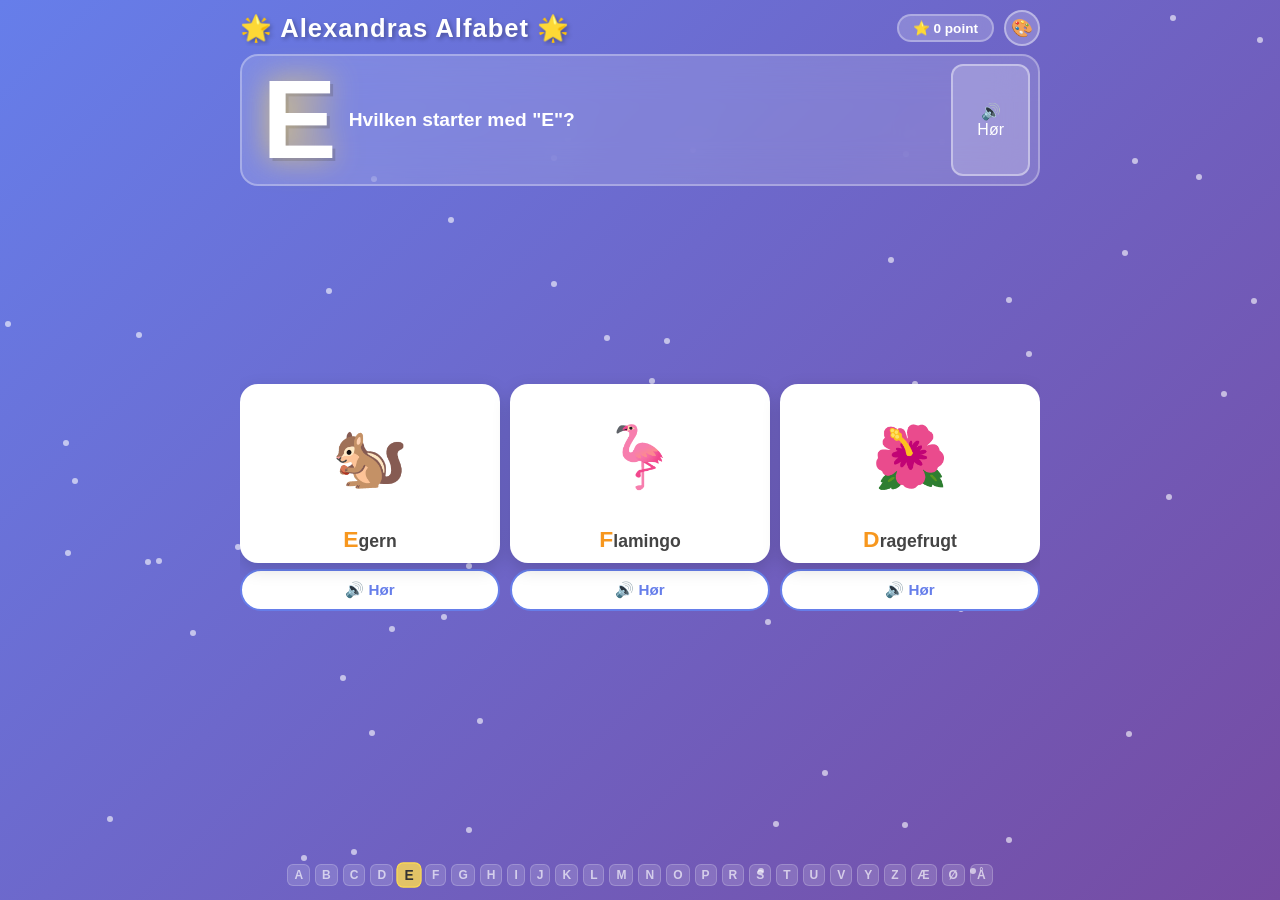
==== index.html @ 7e15c709 "Replace theme dots in header with a popup triggered by a palette button Avoids overflow/clipping on " ====
<!DOCTYPE html>
<html lang="da">
<head>
  <meta charset="UTF-8">
  <meta name="viewport" content="width=device-width, initial-scale=1.0">
  <title>Alexandras Alfabet Eventyr 🌟</title>
  <style>
    * { box-sizing: border-box; margin: 0; padding: 0; }

    :root {
      --grad-a: #667eea;
      --grad-b: #764ba2;
    }

    body {
      font-family: 'Segoe UI', Tahoma, Geneva, Verdana, sans-serif;
      background: linear-gradient(135deg, var(--grad-a) 0%, var(--grad-b) 100%);
      height: 100dvh;
      display: flex;
      flex-direction: column;
      align-items: center;
      padding: 10px 16px;
      transition: background 0.4s ease;
    }

    .stars {
      position: fixed;
      top: 0; left: 0;
      width: 100%; height: 100%;
      pointer-events: none;
      z-index: 0;
    }

    .star {
      position: absolute;
      width: 6px; height: 6px;
      background: white;
      border-radius: 50%;
      animation: twinkle 2s infinite alternate;
      opacity: 0.6;
    }

    @keyframes twinkle {
      from { opacity: 0.2; transform: scale(0.8); }
      to   { opacity: 0.9; transform: scale(1.2); }
    }

    .container {
      position: relative;
      z-index: 1;
      width: 100%;
      max-width: 800px;
      height: 100%;
      display: flex;
      flex-direction: column;
      gap: 8px;
      overflow: hidden;
    }

    header {
      display: flex;
      align-items: center;
      justify-content: space-between;
      flex-shrink: 0;
      gap: 8px;
      width: 100%;
      overflow: hidden;
    }

    header h1 {
      font-size: clamp(1rem, 3.5vw, 1.6rem);
      color: #fff;
      text-shadow: 2px 2px 4px rgba(0,0,0,0.3);
      letter-spacing: 1px;
      white-space: nowrap;
    }

    .score-bar {
      display: flex;
      gap: 8px;
      flex-shrink: 0;
    }

    .score-chip {
      background: rgba(255,255,255,0.2);
      border-radius: 50px;
      padding: 4px 14px;
      color: white;
      font-size: 0.85rem;
      font-weight: bold;
      backdrop-filter: blur(10px);
      border: 2px solid rgba(255,255,255,0.3);
      white-space: nowrap;
    }

    .question-card {
      background: rgba(255,255,255,0.15);
      backdrop-filter: blur(20px);
      border-radius: 18px;
      border: 2px solid rgba(255,255,255,0.3);
      padding: 8px 8px 8px 20px;
      flex-shrink: 0;
      display: flex;
      align-items: stretch;
      gap: 12px;
    }

    .question-label {
      display: none;
    }

    .letter-display {
      font-size: clamp(4.5rem, 13vw, 7rem);
      font-weight: 900;
      color: #fff;
      text-shadow: 0 0 30px rgba(255,220,80,0.8), 3px 3px 0 rgba(0,0,0,0.15);
      line-height: 1;
      cursor: pointer;
      transition: transform 0.15s;
      user-select: none;
      display: inline-block;
      flex-shrink: 0;
    }

    .letter-display:hover { transform: scale(1.08); }
    .letter-display:active { transform: scale(0.95); }

    .question-right {
      flex: 1;
      display: flex;
      align-items: center;
    }

    .question-text {
      color: white;
      font-size: clamp(0.9rem, 2.5vw, 1.2rem);
      font-weight: 600;
    }

    .hint-btn {
      background: rgba(255,255,255,0.2);
      border: 2px solid rgba(255,255,255,0.4);
      border-radius: 12px;
      color: white;
      padding: 0 24px;
      font-size: 1rem;
      cursor: pointer;
      transition: background 0.2s;
      display: flex;
      flex-direction: column;
      align-items: center;
      justify-content: center;
      gap: 4px;
      align-self: stretch;
      white-space: nowrap;
      flex-shrink: 0;
      min-width: 72px;
    }

    .hint-btn:hover { background: rgba(255,255,255,0.35); }

    .choices {
      display: grid;
      grid-template-columns: repeat(3, 1fr);
      gap: 10px;
      flex: 1;
      min-height: 0;
      align-content: center;
    }

    /* Always keep 3 columns — never stack on mobile */
    @media (max-width: 480px) {
      header h1      { font-size: 1rem; }
      .question-card { gap: 8px; padding: 6px 12px; }
      .letter-display { font-size: 4rem; }
      .question-text { font-size: 0.85rem; }
      .hint-btn      { font-size: 0.8rem; padding: 0 12px; }
      .choice-wrapper { gap: 4px; }
      .choice-btn    { gap: 6px; padding: 12px 6px 8px; border-radius: 14px; }
      .choice-emoji  { font-size: 2.2rem; }
      .choice-name   { font-size: 0.8rem; }
      .choice-type   { display: none; }
      .sound-btn     { font-size: 0.85rem; min-width: 70px; min-height: 38px; padding: 7px 14px; }
      .feedback-msg  { font-size: 0.9rem; }
      .next-btn      { font-size: 0.85rem; padding: 6px 16px; }
    }

    .choice-btn {
      background: white;
      border: none;
      border-radius: 18px;
      padding: 14px 8px 10px;
      cursor: pointer;
      transition: transform 0.15s, box-shadow 0.15s, background 0.2s;
      box-shadow: 0 6px 18px rgba(0,0,0,0.15);
      display: flex;
      flex-direction: column;
      align-items: center;
      justify-content: center;
      gap: 8px;
      position: relative;
      overflow: hidden;
      width: 100%;
    }

    .choice-btn:not(:disabled):hover {
      transform: translateY(-6px) scale(1.03);
      box-shadow: 0 16px 32px rgba(0,0,0,0.2);
    }

    .choice-btn:not(:disabled):active { transform: scale(0.96); }

    .choice-wrapper {
      display: flex;
      flex-direction: column;
      gap: 6px;
    }

    .choice-wrapper.correct .choice-btn {
      background: linear-gradient(135deg, #56ab2f, #a8e063);
      animation: pop 0.4s ease;
    }

    .choice-wrapper.wrong .choice-btn {
      background: linear-gradient(135deg, #ff6b6b, #ffa07a);
      animation: shake 0.4s ease;
    }

    .choice-btn:disabled { pointer-events: none; }

    @keyframes pop {
      0%   { transform: scale(1); }
      40%  { transform: scale(1.2); }
      100% { transform: scale(1); }
    }

    @keyframes shake {
      0%,100% { transform: translateX(0); }
      20%     { transform: translateX(-8px); }
      40%     { transform: translateX(8px); }
      60%     { transform: translateX(-6px); }
      80%     { transform: translateX(6px); }
    }

    .choice-name {
      font-size: clamp(0.8rem, 2vw, 1.1rem);
      font-weight: 700;
      color: #444;
    }

    .choice-type {
      font-size: 0.65rem;
      color: #999;
      text-transform: uppercase;
      letter-spacing: 1px;
    }

    .sound-btn {
      background: #fff;
      border: 2px solid #667eea;
      border-radius: 50px;
      padding: 9px 18px;
      font-size: 0.95rem;
      color: #667eea;
      font-weight: 700;
      cursor: pointer;
      transition: background 0.2s, border-color 0.2s;
      min-width: 84px;
      min-height: 42px;
      display: flex;
      align-items: center;
      justify-content: center;
      gap: 5px;
    }

    .sound-btn:active { background: rgba(102,126,234,0.12); }

    .choice-wrapper.correct .sound-btn { color: #2d6a0f; border-color: #56ab2f; }
    .choice-wrapper.wrong   .sound-btn { color: #7a1a1a; border-color: #ff6b6b; }

    .first-letter {
      color: #f7971e;
      font-size: 1.3em;
      font-weight: 900;
    }

    .choice-media {
      width: min(120px, 78%);
      aspect-ratio: 1;
      display: flex;
      align-items: center;
      justify-content: center;
      flex-shrink: 0;
      border-radius: 14px;
    }

    .choice-media.loading {
      background: rgba(0,0,0,0.07);
      animation: pulse 1.2s ease-in-out infinite;
    }

    @keyframes pulse {
      0%, 100% { opacity: 0.4; }
      50%      { opacity: 0.9; }
    }

    .choice-img {
      width: 100%;
      height: 100%;
      object-fit: cover;
      border-radius: 14px;
    }

    .choice-emoji {
      font-size: clamp(2.2rem, 8vw, 3.8rem);
      line-height: 1;
    }

    .theme-toggle-btn {
      background: rgba(255,255,255,0.2);
      border: 2px solid rgba(255,255,255,0.4);
      border-radius: 50%;
      width: 36px;
      height: 36px;
      font-size: 1.1rem;
      cursor: pointer;
      display: flex;
      align-items: center;
      justify-content: center;
      flex-shrink: 0;
      position: relative;
      transition: background 0.2s;
    }

    .theme-toggle-btn:hover { background: rgba(255,255,255,0.35); }

    .theme-popup {
      display: none;
      position: absolute;
      top: calc(100% + 8px);
      right: 0;
      background: rgba(30,20,60,0.92);
      backdrop-filter: blur(16px);
      border: 2px solid rgba(255,255,255,0.25);
      border-radius: 16px;
      padding: 12px 14px;
      gap: 10px;
      flex-wrap: wrap;
      z-index: 100;
      width: max-content;
    }

    .theme-popup.open { display: flex; }

    .theme-dot {
      width: 26px;
      height: 26px;
      border-radius: 50%;
      border: 3px solid transparent;
      cursor: pointer;
      transition: transform 0.15s, border-color 0.15s;
      flex-shrink: 0;
    }

    .theme-dot:hover   { transform: scale(1.2); }
    .theme-dot.active  { border-color: white; transform: scale(1.15); }

    .alphabet-strip {
      display: flex;
      flex-wrap: wrap;
      justify-content: center;
      gap: 5px;
      flex-shrink: 0;
      padding: 4px 2px;
    }

    .alpha-chip {
      background: rgba(255,255,255,0.15);
      color: rgba(255,255,255,0.65);
      border-radius: 6px;
      padding: 3px 6px;
      font-size: 0.75rem;
      font-weight: bold;
      border: 1px solid rgba(255,255,255,0.2);
    }

    .alpha-chip.done {
      background: rgba(100,220,100,0.4);
      color: white;
      border-color: rgba(100,220,100,0.6);
    }

    .alpha-chip.current {
      background: rgba(255,220,80,0.8);
      color: #333;
      border-color: rgba(255,220,80,1);
      transform: scale(1.15);
    }

    @media (max-width: 480px) {
.alpha-chip { font-size: 0.65rem; padding: 2px 5px; }
    }

    .feedback {
      text-align: center;
      min-height: 44px;
      flex-shrink: 0;
      display: flex;
      align-items: center;
      justify-content: center;
    }

    .feedback-msg {
      font-size: clamp(1rem, 3vw, 1.4rem);
      font-weight: 800;
      color: white;
      text-shadow: 2px 2px 4px rgba(0,0,0,0.2);
      animation: fadeIn 0.3s ease;
    }

    @keyframes fadeIn {
      from { opacity: 0; transform: translateY(10px); }
      to   { opacity: 1; transform: translateY(0); }
    }

    .next-btn {
      display: inline-block;
      margin-left: 12px;
      background: linear-gradient(135deg, #f7971e, #ffd200);
      border: none;
      border-radius: 50px;
      color: #333;
      font-size: 1rem;
      font-weight: 800;
      padding: 8px 24px;
      cursor: pointer;
      box-shadow: 0 4px 14px rgba(255,180,0,0.4);
      transition: transform 0.15s, box-shadow 0.15s;
      letter-spacing: 1px;
      vertical-align: middle;
    }

    .next-btn:hover {
      transform: translateY(-3px);
      box-shadow: 0 10px 28px rgba(255,180,0,0.5);
    }

    .confetti-container {
      position: fixed;
      top: 0; left: 0;
      width: 100%; height: 100%;
      pointer-events: none;
      z-index: 999;
    }

    .confetti-piece {
      position: absolute;
      width: 12px; height: 12px;
      border-radius: 2px;
      animation: confettiFall linear forwards;
    }

    @keyframes confettiFall {
      0%   { top: -20px; opacity: 1; }
      100% { top: 105vh; opacity: 0.3; }
    }

  </style>
</head>
<body>

<div class="stars" id="stars"></div>
<div class="confetti-container" id="confetti"></div>

<div class="container">
  <header>
    <h1>🌟 Alexandras Alfabet 🌟</h1>
    <div style="display:flex;align-items:center;gap:10px;flex-shrink:0;">
      <div class="score-bar">
        <div class="score-chip">⭐ <span id="score">0</span> point</div>
      </div>
      <div style="position:relative;">
        <button class="theme-toggle-btn" id="themeToggle" title="Vælg farvetema">🎨</button>
        <div class="theme-popup" id="themePicker"></div>
      </div>
    </div>
  </header>

  <div class="question-card">
    <div class="letter-display" id="letterDisplay" title="Tryk for at høre bogstavet">A</div>
    <div class="question-right">
      <div class="question-text" id="questionText">Hvilken starter med "A"?</div>
    </div>
    <button class="hint-btn" id="hintBtn" onclick="playLetter()">🔊<br>Hør</button>
  </div>

  <div class="choices" id="choices"></div>

  <div class="feedback" id="feedback"></div>
  <div class="alphabet-strip" id="alphabetStrip"></div>
</div>

<script>
  const ITEMS = [
    // A
    { name: "Ananas",      emoji: "🍍", wiki: "Pineapple",         letter: "A", type: "frugt" },
    { name: "Abe",         emoji: "🐒", wiki: "Monkey",            letter: "A", type: "dyr"   },
    { name: "Alligator",   emoji: "🐊", wiki: "Alligator",         letter: "A", type: "dyr"   },
    // B
    { name: "Banan",       emoji: "🍌", wiki: "Banana",            letter: "B", type: "frugt" },
    { name: "Bjørn",       emoji: "🐻", wiki: "Brown bear",        letter: "B", type: "dyr"   },
    { name: "Bæver",       emoji: "🦫", wiki: "Beaver",            letter: "B", type: "dyr"   },
    // C
    { name: "Citron",      emoji: "🍋", wiki: "Lemon",             letter: "C", type: "frugt" },
    { name: "Kakadu",      emoji: "🦜", wiki: "Cockatoo",          letter: "C", type: "dyr"   },
    // D
    { name: "Dragefrugt",  emoji: "🌺", wiki: "Pitaya",            letter: "D", type: "frugt" },
    { name: "Due",         emoji: "🕊️", wiki: "Rock dove",         letter: "D", type: "dyr"   },
    { name: "Delfin",      emoji: "🐬", wiki: "Dolphin",           letter: "D", type: "dyr"   },
    // E
    { name: "Elefant",     emoji: "🐘", wiki: "Asian elephant",    letter: "E", type: "dyr"   },
    { name: "Egern",       emoji: "🐿️", wiki: "Squirrel",          letter: "E", type: "dyr"   },
    // F
    { name: "Fersken",     emoji: "🍑", wiki: "Peach",             letter: "F", type: "frugt" },
    { name: "Flamingo",    emoji: "🦩", wiki: "Flamingo",          letter: "F", type: "dyr"   },
    { name: "Frø",         emoji: "🐸", wiki: "Frog",              letter: "F", type: "dyr"   },
    // G
    { name: "Guava",       emoji: "🍈", wiki: "Guava",             letter: "G", type: "frugt" },
    { name: "Gepard",      emoji: "🐆", wiki: "Cheetah",           letter: "G", type: "dyr"   },
    { name: "Gorilla",     emoji: "🦍", wiki: "Gorilla",           letter: "G", type: "dyr"   },
    { name: "Giraf",       emoji: "🦒", wiki: "Giraffe",           letter: "G", type: "dyr"   },
    // H
    { name: "Haj",         emoji: "🦈", wiki: "Shark",             letter: "H", type: "dyr"   },
    { name: "Hjort",       emoji: "🦌", wiki: "Deer",              letter: "H", type: "dyr"   },
    { name: "Humlebi",     emoji: "🐝", wiki: "Bumblebee",         letter: "H", type: "dyr"   },
    // I
    { name: "Iguana",      emoji: "🦎", wiki: "Green iguana",      letter: "I", type: "dyr"   },
    // J
    { name: "Jackfrugt",   emoji: "🥭", wiki: "Jackfruit",         letter: "J", type: "frugt" },
    { name: "Jaguar",      emoji: "🐆", wiki: "Jaguar",            letter: "J", type: "dyr"   },
    // K
    { name: "Kiwi",        emoji: "🥝", wiki: "Kiwifruit",         letter: "K", type: "frugt" },
    { name: "Koala",       emoji: "🐨", wiki: "Koala",             letter: "K", type: "dyr"   },
    { name: "Kamel",       emoji: "🐪", wiki: "Camel",             letter: "K", type: "dyr"   },
    { name: "Krokodille",  emoji: "🐊", wiki: "Crocodile",         letter: "K", type: "dyr"   },
    // L
    { name: "Litchi",      emoji: "🍒", wiki: "Lychee",            letter: "L", type: "frugt" },
    { name: "Løve",        emoji: "🦁", wiki: "Lion",              letter: "L", type: "dyr"   },
    { name: "Lama",        emoji: "🦙", wiki: "Llama",             letter: "L", type: "dyr"   },
    // M
    { name: "Mango",       emoji: "🥭", wiki: "Mango",             letter: "M", type: "frugt" },
    { name: "Mangostan",   emoji: "🫐", wiki: "Mangosteen",        letter: "M", type: "frugt" },
    { name: "Mus",         emoji: "🐭", wiki: "House mouse",       letter: "M", type: "dyr"   },
    // N
    { name: "Næsehorn",    emoji: "🦏", wiki: "Rhinoceros",        letter: "N", type: "dyr"   },
    // O
    { name: "Orange",      emoji: "🍊", wiki: "Orange (fruit)",    letter: "O", type: "frugt" },
    { name: "Orangutan",   emoji: "🦧", wiki: "Orangutan",         letter: "O", type: "dyr"   },
    { name: "Odder",       emoji: "🦦", wiki: "Otter",             letter: "O", type: "dyr"   },
    // P
    { name: "Papaya",      emoji: "🍈", wiki: "Papaya",            letter: "P", type: "frugt" },
    { name: "Panda",       emoji: "🐼", wiki: "Giant panda",       letter: "P", type: "dyr"   },
    { name: "Pingvin",     emoji: "🐧", wiki: "Penguin",           letter: "P", type: "dyr"   },
    { name: "Papegøje",    emoji: "🦜", wiki: "Parrot",            letter: "P", type: "dyr"   },
    // R
    { name: "Rambutan",    emoji: "🍓", wiki: "Rambutan",          letter: "R", type: "frugt" },
    { name: "Reje",        emoji: "🦐", wiki: "Shrimp",            letter: "R", type: "dyr"   },
    { name: "Ræv",         emoji: "🦊", wiki: "Red fox",           letter: "R", type: "dyr"   },
    // S
    { name: "Stjernefrugt",emoji: "🌟", wiki: "Carambola",         letter: "S", type: "frugt" },
    { name: "Slange",      emoji: "🐍", wiki: "Snake",             letter: "S", type: "dyr"   },
    { name: "Sæl",         emoji: "🦭", wiki: "Pinniped",          letter: "S", type: "dyr"   },
    { name: "Sommerfugl",  emoji: "🦋", wiki: "Butterfly",         letter: "S", type: "dyr"   },
    // T
    { name: "Tiger",       emoji: "🐯", wiki: "Tiger",             letter: "T", type: "dyr"   },
    { name: "Tapir",       emoji: "🐗", wiki: "Tapir",             letter: "T", type: "dyr"   },
    { name: "Tudse",       emoji: "🐸", wiki: "Toad",              letter: "T", type: "dyr"   },
    // U
    { name: "Ugle",        emoji: "🦉", wiki: "Owl",               letter: "U", type: "dyr"   },
    // V
    { name: "Vandmelon",   emoji: "🍉", wiki: "Watermelon",        letter: "V", type: "frugt" },
    { name: "Varan",       emoji: "🦎", wiki: "Monitor lizard",    letter: "V", type: "dyr"   },
    // Y
    { name: "Yak",         emoji: "🐂", wiki: "Yak",               letter: "Y", type: "dyr"   },
    // Z
    { name: "Zebra",       emoji: "🦓", wiki: "Zebra",             letter: "Z", type: "dyr"   },
    // Æ
    { name: "Æble",        emoji: "🍎", wiki: "Apple",             letter: "Æ", type: "frugt" },
    { name: "Æsel",        emoji: "🫏", wiki: "Donkey",            letter: "Æ", type: "dyr"   },
    // Ø
    { name: "Ørn",         emoji: "🦅", wiki: "Eagle",             letter: "Ø", type: "dyr"   },
    // Å
    { name: "Ål",          emoji: "🐟", wiki: "Eel",               letter: "Å", type: "dyr"   },
  ];

  // Only keep letters that have at least 2 items (so we can always fill 3 choices)
  const allLetters = [...new Set(ITEMS.map(i => i.letter))];
  const LETTERS = allLetters.filter(l => ITEMS.filter(i => i.letter === l).length >= 1);

  // Danish alphabet order
  const DA_ALPHA = ['A','B','C','D','E','F','G','H','I','J','K','L','M','N','O','P','Q','R','S','T','U','V','W','X','Y','Z','Æ','Ø','Å'];

  let score = 0;
  let streak = 0;
  let answered = false;
  let usedLetters = new Set();
  let currentLetter = '';
  let currentCorrect = null;

  // --- Stars background ---
  const starsEl = document.getElementById('stars');
  for (let i = 0; i < 60; i++) {
    const s = document.createElement('div');
    s.className = 'star';
    s.style.left = Math.random() * 100 + 'vw';
    s.style.top  = Math.random() * 100 + 'vh';
    s.style.animationDelay = Math.random() * 3 + 's';
    s.style.animationDuration = (1.5 + Math.random() * 2) + 's';
    starsEl.appendChild(s);
  }

  // --- Speech ---
  function speak(text, lang = 'da-DK') {
    if (!window.speechSynthesis) return;
    window.speechSynthesis.cancel();
    const u = new SpeechSynthesisUtterance(text);
    u.lang = lang;
    u.rate = 0.85;
    u.pitch = 1.1;
    window.speechSynthesis.speak(u);
  }

  function playLetter() {
    speak(currentLetter);
  }

  // --- Alphabet strip ---
  function renderStrip() {
    const strip = document.getElementById('alphabetStrip');
    strip.innerHTML = '';
    DA_ALPHA.forEach(l => {
      if (!LETTERS.includes(l)) return;
      const chip = document.createElement('div');
      chip.className = 'alpha-chip' +
        (usedLetters.has(l) ? ' done' : '') +
        (l === currentLetter ? ' current' : '');
      chip.textContent = l;
      strip.appendChild(chip);
    });
  }

  // --- Alphabet strip ---
  function renderStrip() {
    const strip = document.getElementById('alphabetStrip');
    strip.innerHTML = '';
    DA_ALPHA.forEach(l => {
      if (!LETTERS.includes(l)) return;
      const chip = document.createElement('div');
      chip.className = 'alpha-chip' +
        (usedLetters.has(l) ? ' done' : '') +
        (l === currentLetter ? ' current' : '');
      chip.textContent = l;
      strip.appendChild(chip);
    });
  }

  // --- Pick next round ---
  function pickLetter() {
    const available = LETTERS.filter(l => !usedLetters.has(l));
    if (available.length === 0) {
      usedLetters.clear();
      return pickLetter();
    }
    return available[Math.floor(Math.random() * available.length)];
  }

  function shuffle(arr) {
    for (let i = arr.length - 1; i > 0; i--) {
      const j = Math.floor(Math.random() * (i + 1));
      [arr[i], arr[j]] = [arr[j], arr[i]];
    }
    return arr;
  }

  function newRound() {
    answered = false;
    document.getElementById('feedback').innerHTML = '';

    currentLetter = pickLetter();
    usedLetters.add(currentLetter);

    const correct = shuffle(ITEMS.filter(i => i.letter === currentLetter))[0];
    currentCorrect = correct;

    // Pick 2 distractors with different letters
    const distractorPool = shuffle(ITEMS.filter(i => i.letter !== currentLetter));
    const distractors = distractorPool.slice(0, 2);

    const choices = shuffle([correct, ...distractors]);

    document.getElementById('letterDisplay').textContent = currentLetter;
    document.getElementById('questionText').textContent =
      `Hvilken starter med "${currentLetter}"?`;

    renderChoices(choices);
    renderStrip();

    // Auto-announce the letter
    setTimeout(() => speak(currentLetter), 400);
  }

  // --- Wikipedia image loading ---
  const imgCache = {};

  async function fetchWikiImage(title) {
    if (imgCache[title] !== undefined) return imgCache[title];
    imgCache[title] = null; // mark as loading
    try {
      const url = `https://en.wikipedia.org/w/api.php?action=query&titles=${encodeURIComponent(title)}&prop=pageimages&format=json&pithumbsize=300&origin=*`;
      const res = await fetch(url);
      const data = await res.json();
      const page = Object.values(data.query.pages)[0];
      imgCache[title] = page.thumbnail?.source || null;
    } catch { imgCache[title] = null; }
    return imgCache[title];
  }

  function renderChoices(choices) {
    const container = document.getElementById('choices');
    container.innerHTML = '';
    choices.forEach(item => {
      const wrapper = document.createElement('div');
      wrapper.className = 'choice-wrapper';

      const btn = document.createElement('button');
      btn.className = 'choice-btn';
      const highlightedName = `<span class="first-letter">${item.name[0]}</span>${item.name.slice(1)}`;
      btn.innerHTML = `
        <div class="choice-media loading"></div>
        <span class="choice-name">${highlightedName}</span>
      `;
      btn.addEventListener('click', () => handleAnswer(wrapper, btn, item));

      const soundBtn = document.createElement('button');
      soundBtn.className = 'sound-btn';
      soundBtn.textContent = '🔊 Hør';
      soundBtn.addEventListener('click', () => speak(item.name));

      wrapper.appendChild(btn);
      wrapper.appendChild(soundBtn);
      container.appendChild(wrapper);

      fetchWikiImage(item.wiki).then(src => {
        const media = btn.querySelector('.choice-media');
        if (!media) return;
        media.classList.remove('loading');
        if (src) {
          const img = document.createElement('img');
          img.className = 'choice-img';
          img.alt = item.name;
          img.onload = () => media.appendChild(img);
          img.onerror = () => { media.innerHTML = `<span class="choice-emoji">${item.emoji}</span>`; };
          img.src = src;
        } else {
          media.innerHTML = `<span class="choice-emoji">${item.emoji}</span>`;
        }
      });
    });
  }

  // --- Handle answer ---
  function handleAnswer(wrapper, btn, item) {
    if (answered) return;
    answered = true;

    const isCorrect = item.letter === currentLetter;
    const allBtns = document.querySelectorAll('.choice-btn');
    allBtns.forEach(b => { b.disabled = true; });

    if (isCorrect) {
      wrapper.classList.add('correct');
      score += 1 + Math.min(streak, 4);
      streak++;
      document.getElementById('score').textContent = score;
      speak(item.name);
      showFeedback(true, item.name);
      launchConfetti();
    } else {
      wrapper.classList.add('wrong');
      streak = 0;
      speak(item.name);
      showFeedback(false, item.name);
      // Reveal correct
      document.querySelectorAll('.choice-wrapper').forEach(w => {
        if (w.querySelector('.choice-name').textContent === currentCorrect.name) {
          w.classList.add('correct');
        }
      });
    }
  }

  const CORRECT_MSGS = [
    "🎉 Fantastisk! Du er så klog!",
    "🌟 Rigtigt! Du er en stjerne!",
    "🎊 WOW! Perfekt svar!",
    "🦄 Ja ja ja! Godt klaret!",
    "✨ Bravo Alexandra!",
    "🎈 Hurra! Det er rigtigt!",
  ];

  const WRONG_MSGS = [
    "😊 Næsten! Prøv igen næste gang!",
    "💪 Ikke helt – men du lærer det!",
    "🌈 Øv, men godt forsøgt!",
    "🐣 Ikke rigtigt, men du er modig!",
  ];

  function showFeedback(correct, name) {
    const msgs = correct ? CORRECT_MSGS : WRONG_MSGS;
    const msg = msgs[Math.floor(Math.random() * msgs.length)];
    const fb = document.getElementById('feedback');
    fb.innerHTML = `<span class="feedback-msg">${msg}</span><button class="next-btn" onclick="newRound()">Næste ➡️</button>`;
  }

  // --- Confetti ---
  const COLORS = ['#ff6b6b','#ffd200','#56ab2f','#667eea','#f7971e','#ff9ff3','#54a0ff'];
  function launchConfetti() {
    const container = document.getElementById('confetti');
    container.innerHTML = '';
    for (let i = 0; i < 70; i++) {
      const p = document.createElement('div');
      p.className = 'confetti-piece';
      p.style.left = Math.random() * 100 + 'vw';
      p.style.background = COLORS[Math.floor(Math.random() * COLORS.length)];
      p.style.width = (8 + Math.random() * 10) + 'px';
      p.style.height = (8 + Math.random() * 10) + 'px';
      p.style.borderRadius = Math.random() > 0.5 ? '50%' : '2px';
      p.style.transform = `rotate(${Math.random()*360}deg)`;
      const dur = 1.5 + Math.random() * 1.5;
      p.style.animationDuration = dur + 's';
      p.style.animationDelay = Math.random() * 0.5 + 's';
      container.appendChild(p);
      setTimeout(() => p.remove(), (dur + 0.6) * 1000);
    }
  }

  // --- Themes ---
  const THEMES = [
    { name: 'Lilla',    a: '#667eea', b: '#764ba2' },
    { name: 'Solnedgang', a: '#f7971e', b: '#e040a0' },
    { name: 'Hav',      a: '#2193b0', b: '#6dd5ed' },
    { name: 'Skov',     a: '#11998e', b: '#38ef7d' },
    { name: 'Jordbær',  a: '#f953c6', b: '#b91d73' },
  ];

  function applyTheme(idx) {
    const t = THEMES[idx];
    document.body.style.background = `linear-gradient(135deg, ${t.a} 0%, ${t.b} 100%)`;
    document.querySelectorAll('.theme-dot').forEach((d, i) => {
      d.classList.toggle('active', i === idx);
    });
    localStorage.setItem('theme', idx);
  }

  function buildThemePicker() {
    const picker = document.getElementById('themePicker');
    THEMES.forEach((t, i) => {
      const dot = document.createElement('button');
      dot.className = 'theme-dot';
      dot.title = t.name;
      dot.style.background = `linear-gradient(135deg, ${t.a}, ${t.b})`;
      dot.addEventListener('click', () => { applyTheme(i); picker.classList.remove('open'); });
      picker.appendChild(dot);
    });
    const saved = parseInt(localStorage.getItem('theme') || '0', 10);
    applyTheme(saved);
  }

  buildThemePicker();

  // Theme popup toggle
  const themeToggle = document.getElementById('themeToggle');
  const themePopup  = document.getElementById('themePicker');
  themeToggle.addEventListener('click', e => {
    e.stopPropagation();
    themePopup.classList.toggle('open');
  });
  document.addEventListener('click', () => themePopup.classList.remove('open'));

  // Register service worker for network-first cache busting
  if ('serviceWorker' in navigator) {
    navigator.serviceWorker.register('./sw.js');
  }

  // Letter display click
  document.getElementById('letterDisplay').addEventListener('click', playLetter);

  // Start!
  newRound();
</script>
</body>
</html>
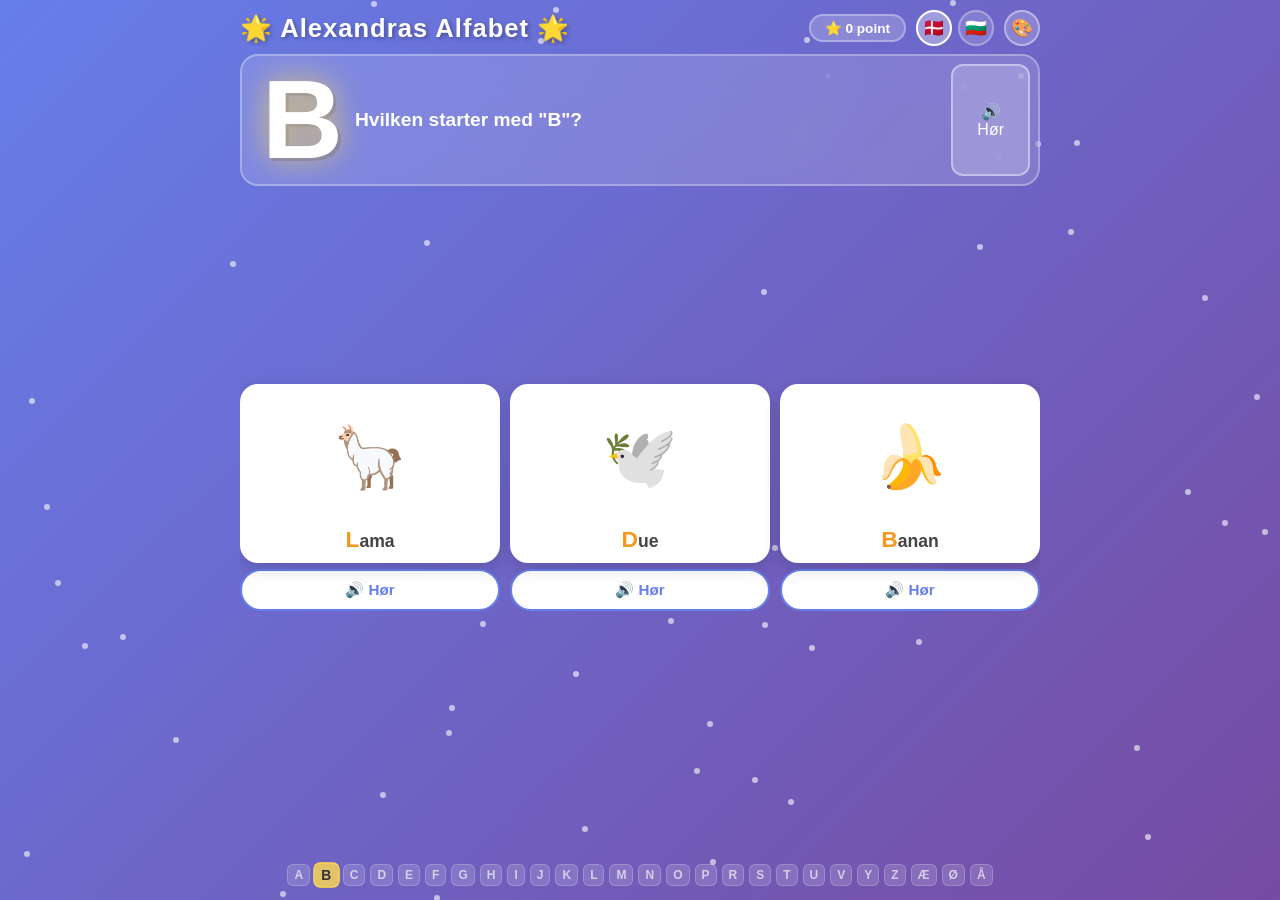
==== commit befb03e7: "Add Bulgarian language switcher and fix theme popup clipping https://claude.ai/code/session_015816vG" ====
--- a/index.html
+++ b/index.html
@@ -334,11 +334,28 @@
 
     .theme-toggle-btn:hover { background: rgba(255,255,255,0.35); }
 
+    .lang-btn {
+      background: rgba(255,255,255,0.15);
+      border: 2px solid rgba(255,255,255,0.3);
+      border-radius: 50px;
+      width: 36px;
+      height: 36px;
+      font-size: 1.1rem;
+      cursor: pointer;
+      display: flex;
+      align-items: center;
+      justify-content: center;
+      flex-shrink: 0;
+      transition: background 0.2s, border-color 0.2s;
+    }
+    .lang-btn.active {
+      background: rgba(255,255,255,0.35);
+      border-color: white;
+    }
+
     .theme-popup {
       display: none;
-      position: absolute;
-      top: calc(100% + 8px);
-      right: 0;
+      position: fixed;
       background: rgba(30,20,60,0.92);
       backdrop-filter: blur(16px);
       border: 2px solid rgba(255,255,255,0.25);
@@ -474,15 +491,17 @@
 
 <div class="container">
   <header>
-    <h1>🌟 Alexandras Alfabet 🌟</h1>
+    <h1 id="appTitle">🌟 Alexandras Alfabet 🌟</h1>
     <div style="display:flex;align-items:center;gap:10px;flex-shrink:0;">
       <div class="score-bar">
-        <div class="score-chip">⭐ <span id="score">0</span> point</div>
+        <div class="score-chip">⭐ <span id="score">0</span> <span id="pointsLabel">point</span></div>
       </div>
-      <div style="position:relative;">
-        <button class="theme-toggle-btn" id="themeToggle" title="Vælg farvetema">🎨</button>
-        <div class="theme-popup" id="themePicker"></div>
+      <div style="display:flex;gap:6px;align-items:center;flex-shrink:0;">
+        <button class="lang-btn active" data-lang="da">🇩🇰</button>
+        <button class="lang-btn" data-lang="bg">🇧🇬</button>
       </div>
+      <button class="theme-toggle-btn" id="themeToggle" title="Vælg farvetema">🎨</button>
+      <div class="theme-popup" id="themePicker"></div>
     </div>
   </header>
 
@@ -501,104 +520,240 @@
 </div>
 
 <script>
-  const ITEMS = [
-    // A
-    { name: "Ananas",      emoji: "🍍", wiki: "Pineapple",         letter: "A", type: "frugt" },
-    { name: "Abe",         emoji: "🐒", wiki: "Monkey",            letter: "A", type: "dyr"   },
-    { name: "Alligator",   emoji: "🐊", wiki: "Alligator",         letter: "A", type: "dyr"   },
-    // B
-    { name: "Banan",       emoji: "🍌", wiki: "Banana",            letter: "B", type: "frugt" },
-    { name: "Bjørn",       emoji: "🐻", wiki: "Brown bear",        letter: "B", type: "dyr"   },
-    { name: "Bæver",       emoji: "🦫", wiki: "Beaver",            letter: "B", type: "dyr"   },
-    // C
-    { name: "Citron",      emoji: "🍋", wiki: "Lemon",             letter: "C", type: "frugt" },
-    { name: "Kakadu",      emoji: "🦜", wiki: "Cockatoo",          letter: "C", type: "dyr"   },
-    // D
-    { name: "Dragefrugt",  emoji: "🌺", wiki: "Pitaya",            letter: "D", type: "frugt" },
-    { name: "Due",         emoji: "🕊️", wiki: "Rock dove",         letter: "D", type: "dyr"   },
-    { name: "Delfin",      emoji: "🐬", wiki: "Dolphin",           letter: "D", type: "dyr"   },
-    // E
-    { name: "Elefant",     emoji: "🐘", wiki: "Asian elephant",    letter: "E", type: "dyr"   },
-    { name: "Egern",       emoji: "🐿️", wiki: "Squirrel",          letter: "E", type: "dyr"   },
-    // F
-    { name: "Fersken",     emoji: "🍑", wiki: "Peach",             letter: "F", type: "frugt" },
-    { name: "Flamingo",    emoji: "🦩", wiki: "Flamingo",          letter: "F", type: "dyr"   },
-    { name: "Frø",         emoji: "🐸", wiki: "Frog",              letter: "F", type: "dyr"   },
-    // G
-    { name: "Guava",       emoji: "🍈", wiki: "Guava",             letter: "G", type: "frugt" },
-    { name: "Gepard",      emoji: "🐆", wiki: "Cheetah",           letter: "G", type: "dyr"   },
-    { name: "Gorilla",     emoji: "🦍", wiki: "Gorilla",           letter: "G", type: "dyr"   },
-    { name: "Giraf",       emoji: "🦒", wiki: "Giraffe",           letter: "G", type: "dyr"   },
-    // H
-    { name: "Haj",         emoji: "🦈", wiki: "Shark",             letter: "H", type: "dyr"   },
-    { name: "Hjort",       emoji: "🦌", wiki: "Deer",              letter: "H", type: "dyr"   },
-    { name: "Humlebi",     emoji: "🐝", wiki: "Bumblebee",         letter: "H", type: "dyr"   },
-    // I
-    { name: "Iguana",      emoji: "🦎", wiki: "Green iguana",      letter: "I", type: "dyr"   },
-    // J
-    { name: "Jackfrugt",   emoji: "🥭", wiki: "Jackfruit",         letter: "J", type: "frugt" },
-    { name: "Jaguar",      emoji: "🐆", wiki: "Jaguar",            letter: "J", type: "dyr"   },
-    // K
-    { name: "Kiwi",        emoji: "🥝", wiki: "Kiwifruit",         letter: "K", type: "frugt" },
-    { name: "Koala",       emoji: "🐨", wiki: "Koala",             letter: "K", type: "dyr"   },
-    { name: "Kamel",       emoji: "🐪", wiki: "Camel",             letter: "K", type: "dyr"   },
-    { name: "Krokodille",  emoji: "🐊", wiki: "Crocodile",         letter: "K", type: "dyr"   },
-    // L
-    { name: "Litchi",      emoji: "🍒", wiki: "Lychee",            letter: "L", type: "frugt" },
-    { name: "Løve",        emoji: "🦁", wiki: "Lion",              letter: "L", type: "dyr"   },
-    { name: "Lama",        emoji: "🦙", wiki: "Llama",             letter: "L", type: "dyr"   },
-    // M
-    { name: "Mango",       emoji: "🥭", wiki: "Mango",             letter: "M", type: "frugt" },
-    { name: "Mangostan",   emoji: "🫐", wiki: "Mangosteen",        letter: "M", type: "frugt" },
-    { name: "Mus",         emoji: "🐭", wiki: "House mouse",       letter: "M", type: "dyr"   },
-    // N
-    { name: "Næsehorn",    emoji: "🦏", wiki: "Rhinoceros",        letter: "N", type: "dyr"   },
-    // O
-    { name: "Orange",      emoji: "🍊", wiki: "Orange (fruit)",    letter: "O", type: "frugt" },
-    { name: "Orangutan",   emoji: "🦧", wiki: "Orangutan",         letter: "O", type: "dyr"   },
-    { name: "Odder",       emoji: "🦦", wiki: "Otter",             letter: "O", type: "dyr"   },
-    // P
-    { name: "Papaya",      emoji: "🍈", wiki: "Papaya",            letter: "P", type: "frugt" },
-    { name: "Panda",       emoji: "🐼", wiki: "Giant panda",       letter: "P", type: "dyr"   },
-    { name: "Pingvin",     emoji: "🐧", wiki: "Penguin",           letter: "P", type: "dyr"   },
-    { name: "Papegøje",    emoji: "🦜", wiki: "Parrot",            letter: "P", type: "dyr"   },
-    // R
-    { name: "Rambutan",    emoji: "🍓", wiki: "Rambutan",          letter: "R", type: "frugt" },
-    { name: "Reje",        emoji: "🦐", wiki: "Shrimp",            letter: "R", type: "dyr"   },
-    { name: "Ræv",         emoji: "🦊", wiki: "Red fox",           letter: "R", type: "dyr"   },
-    // S
-    { name: "Stjernefrugt",emoji: "🌟", wiki: "Carambola",         letter: "S", type: "frugt" },
-    { name: "Slange",      emoji: "🐍", wiki: "Snake",             letter: "S", type: "dyr"   },
-    { name: "Sæl",         emoji: "🦭", wiki: "Pinniped",          letter: "S", type: "dyr"   },
-    { name: "Sommerfugl",  emoji: "🦋", wiki: "Butterfly",         letter: "S", type: "dyr"   },
-    // T
-    { name: "Tiger",       emoji: "🐯", wiki: "Tiger",             letter: "T", type: "dyr"   },
-    { name: "Tapir",       emoji: "🐗", wiki: "Tapir",             letter: "T", type: "dyr"   },
-    { name: "Tudse",       emoji: "🐸", wiki: "Toad",              letter: "T", type: "dyr"   },
-    // U
-    { name: "Ugle",        emoji: "🦉", wiki: "Owl",               letter: "U", type: "dyr"   },
-    // V
-    { name: "Vandmelon",   emoji: "🍉", wiki: "Watermelon",        letter: "V", type: "frugt" },
-    { name: "Varan",       emoji: "🦎", wiki: "Monitor lizard",    letter: "V", type: "dyr"   },
-    // Y
-    { name: "Yak",         emoji: "🐂", wiki: "Yak",               letter: "Y", type: "dyr"   },
-    // Z
-    { name: "Zebra",       emoji: "🦓", wiki: "Zebra",             letter: "Z", type: "dyr"   },
-    // Æ
-    { name: "Æble",        emoji: "🍎", wiki: "Apple",             letter: "Æ", type: "frugt" },
-    { name: "Æsel",        emoji: "🫏", wiki: "Donkey",            letter: "Æ", type: "dyr"   },
-    // Ø
-    { name: "Ørn",         emoji: "🦅", wiki: "Eagle",             letter: "Ø", type: "dyr"   },
-    // Å
-    { name: "Ål",          emoji: "🐟", wiki: "Eel",               letter: "Å", type: "dyr"   },
-  ];
-
-  // Only keep letters that have at least 2 items (so we can always fill 3 choices)
-  const allLetters = [...new Set(ITEMS.map(i => i.letter))];
-  const LETTERS = allLetters.filter(l => ITEMS.filter(i => i.letter === l).length >= 1);
-
-  // Danish alphabet order
-  const DA_ALPHA = ['A','B','C','D','E','F','G','H','I','J','K','L','M','N','O','P','Q','R','S','T','U','V','W','X','Y','Z','Æ','Ø','Å'];
+  const LANGS = {
+    da: {
+      code: 'da',
+      tts: 'da-DK',
+      flag: '🇩🇰',
+      title: '🌟 Alexandras Alfabet 🌟',
+      questionPrefix: 'Hvilken starter med',
+      hearBtn: '🔊 Hør',
+      nextBtn: 'Næste ➡️',
+      pointsLabel: 'point',
+      alphabet: ['A','B','C','D','E','F','G','H','I','J','K','L','M','N','O','P','Q','R','S','T','U','V','W','X','Y','Z','Æ','Ø','Å'],
+      correct: [
+        "🎉 Fantastisk! Du er så klog!",
+        "🌟 Rigtigt! Du er en stjerne!",
+        "🎊 WOW! Perfekt svar!",
+        "🦄 Ja ja ja! Godt klaret!",
+        "✨ Bravo Alexandra!",
+        "🎈 Hurra! Det er rigtigt!",
+      ],
+      wrong: [
+        "😊 Næsten! Prøv igen næste gang!",
+        "💪 Ikke helt – men du lærer det!",
+        "🌈 Øv, men godt forsøgt!",
+        "🐣 Ikke rigtigt, men du er modig!",
+      ],
+      items: [
+        // A
+        { name: "Ananas",      emoji: "🍍", wiki: "Pineapple",         letter: "A", type: "frugt" },
+        { name: "Abe",         emoji: "🐒", wiki: "Monkey",            letter: "A", type: "dyr"   },
+        { name: "Alligator",   emoji: "🐊", wiki: "Alligator",         letter: "A", type: "dyr"   },
+        // B
+        { name: "Banan",       emoji: "🍌", wiki: "Banana",            letter: "B", type: "frugt" },
+        { name: "Bjørn",       emoji: "🐻", wiki: "Brown bear",        letter: "B", type: "dyr"   },
+        { name: "Bæver",       emoji: "🦫", wiki: "Beaver",            letter: "B", type: "dyr"   },
+        // C
+        { name: "Citron",      emoji: "🍋", wiki: "Lemon",             letter: "C", type: "frugt" },
+        { name: "Kakadu",      emoji: "🦜", wiki: "Cockatoo",          letter: "C", type: "dyr"   },
+        // D
+        { name: "Dragefrugt",  emoji: "🌺", wiki: "Pitaya",            letter: "D", type: "frugt" },
+        { name: "Due",         emoji: "🕊️", wiki: "Rock dove",         letter: "D", type: "dyr"   },
+        { name: "Delfin",      emoji: "🐬", wiki: "Dolphin",           letter: "D", type: "dyr"   },
+        // E
+        { name: "Elefant",     emoji: "🐘", wiki: "Asian elephant",    letter: "E", type: "dyr"   },
+        { name: "Egern",       emoji: "🐿️", wiki: "Squirrel",          letter: "E", type: "dyr"   },
+        // F
+        { name: "Fersken",     emoji: "🍑", wiki: "Peach",             letter: "F", type: "frugt" },
+        { name: "Flamingo",    emoji: "🦩", wiki: "Flamingo",          letter: "F", type: "dyr"   },
+        { name: "Frø",         emoji: "🐸", wiki: "Frog",              letter: "F", type: "dyr"   },
+        // G
+        { name: "Guava",       emoji: "🍈", wiki: "Guava",             letter: "G", type: "frugt" },
+        { name: "Gepard",      emoji: "🐆", wiki: "Cheetah",           letter: "G", type: "dyr"   },
+        { name: "Gorilla",     emoji: "🦍", wiki: "Gorilla",           letter: "G", type: "dyr"   },
+        { name: "Giraf",       emoji: "🦒", wiki: "Giraffe",           letter: "G", type: "dyr"   },
+        // H
+        { name: "Haj",         emoji: "🦈", wiki: "Shark",             letter: "H", type: "dyr"   },
+        { name: "Hjort",       emoji: "🦌", wiki: "Deer",              letter: "H", type: "dyr"   },
+        { name: "Humlebi",     emoji: "🐝", wiki: "Bumblebee",         letter: "H", type: "dyr"   },
+        // I
+        { name: "Iguana",      emoji: "🦎", wiki: "Green iguana",      letter: "I", type: "dyr"   },
+        // J
+        { name: "Jackfrugt",   emoji: "🥭", wiki: "Jackfruit",         letter: "J", type: "frugt" },
+        { name: "Jaguar",      emoji: "🐆", wiki: "Jaguar",            letter: "J", type: "dyr"   },
+        // K
+        { name: "Kiwi",        emoji: "🥝", wiki: "Kiwifruit",         letter: "K", type: "frugt" },
+        { name: "Koala",       emoji: "🐨", wiki: "Koala",             letter: "K", type: "dyr"   },
+        { name: "Kamel",       emoji: "🐪", wiki: "Camel",             letter: "K", type: "dyr"   },
+        { name: "Krokodille",  emoji: "🐊", wiki: "Crocodile",         letter: "K", type: "dyr"   },
+        // L
+        { name: "Litchi",      emoji: "🍒", wiki: "Lychee",            letter: "L", type: "frugt" },
+        { name: "Løve",        emoji: "🦁", wiki: "Lion",              letter: "L", type: "dyr"   },
+        { name: "Lama",        emoji: "🦙", wiki: "Llama",             letter: "L", type: "dyr"   },
+        // M
+        { name: "Mango",       emoji: "🥭", wiki: "Mango",             letter: "M", type: "frugt" },
+        { name: "Mangostan",   emoji: "🫐", wiki: "Mangosteen",        letter: "M", type: "frugt" },
+        { name: "Mus",         emoji: "🐭", wiki: "House mouse",       letter: "M", type: "dyr"   },
+        // N
+        { name: "Næsehorn",    emoji: "🦏", wiki: "Rhinoceros",        letter: "N", type: "dyr"   },
+        // O
+        { name: "Orange",      emoji: "🍊", wiki: "Orange (fruit)",    letter: "O", type: "frugt" },
+        { name: "Orangutan",   emoji: "🦧", wiki: "Orangutan",         letter: "O", type: "dyr"   },
+        { name: "Odder",       emoji: "🦦", wiki: "Otter",             letter: "O", type: "dyr"   },
+        // P
+        { name: "Papaya",      emoji: "🍈", wiki: "Papaya",            letter: "P", type: "frugt" },
+        { name: "Panda",       emoji: "🐼", wiki: "Giant panda",       letter: "P", type: "dyr"   },
+        { name: "Pingvin",     emoji: "🐧", wiki: "Penguin",           letter: "P", type: "dyr"   },
+        { name: "Papegøje",    emoji: "🦜", wiki: "Parrot",            letter: "P", type: "dyr"   },
+        // R
+        { name: "Rambutan",    emoji: "🍓", wiki: "Rambutan",          letter: "R", type: "frugt" },
+        { name: "Reje",        emoji: "🦐", wiki: "Shrimp",            letter: "R", type: "dyr"   },
+        { name: "Ræv",         emoji: "🦊", wiki: "Red fox",           letter: "R", type: "dyr"   },
+        // S
+        { name: "Stjernefrugt",emoji: "🌟", wiki: "Carambola",         letter: "S", type: "frugt" },
+        { name: "Slange",      emoji: "🐍", wiki: "Snake",             letter: "S", type: "dyr"   },
+        { name: "Sæl",         emoji: "🦭", wiki: "Pinniped",          letter: "S", type: "dyr"   },
+        { name: "Sommerfugl",  emoji: "🦋", wiki: "Butterfly",         letter: "S", type: "dyr"   },
+        // T
+        { name: "Tiger",       emoji: "🐯", wiki: "Tiger",             letter: "T", type: "dyr"   },
+        { name: "Tapir",       emoji: "🐗", wiki: "Tapir",             letter: "T", type: "dyr"   },
+        { name: "Tudse",       emoji: "🐸", wiki: "Toad",              letter: "T", type: "dyr"   },
+        // U
+        { name: "Ugle",        emoji: "🦉", wiki: "Owl",               letter: "U", type: "dyr"   },
+        // V
+        { name: "Vandmelon",   emoji: "🍉", wiki: "Watermelon",        letter: "V", type: "frugt" },
+        { name: "Varan",       emoji: "🦎", wiki: "Monitor lizard",    letter: "V", type: "dyr"   },
+        // Y
+        { name: "Yak",         emoji: "🐂", wiki: "Yak",               letter: "Y", type: "dyr"   },
+        // Z
+        { name: "Zebra",       emoji: "🦓", wiki: "Zebra",             letter: "Z", type: "dyr"   },
+        // Æ
+        { name: "Æble",        emoji: "🍎", wiki: "Apple",             letter: "Æ", type: "frugt" },
+        { name: "Æsel",        emoji: "🫏", wiki: "Donkey",            letter: "Æ", type: "dyr"   },
+        // Ø
+        { name: "Ørn",         emoji: "🦅", wiki: "Eagle",             letter: "Ø", type: "dyr"   },
+        // Å
+        { name: "Ål",          emoji: "🐟", wiki: "Eel",               letter: "Å", type: "dyr"   },
+      ]
+    },
+    bg: {
+      code: 'bg',
+      tts: 'bg-BG',
+      flag: '🇧🇬',
+      title: '🌟 Азбуката на Александра 🌟',
+      questionPrefix: 'Кое започва с',
+      hearBtn: '🔊 Чуй',
+      nextBtn: 'Напред ➡️',
+      pointsLabel: 'точки',
+      alphabet: ['А','Б','В','Г','Д','Е','Ж','З','И','К','Л','М','Н','О','П','Р','С','Т','У','Ф','Х','Ц','Ч','Ш','Щ','Ю','Я'],
+      correct: [
+        "🎉 Браво! Ти си толкова умна!",
+        "🌟 Вярно! Ти си звезда!",
+        "🎊 УАУ! Перфектен отговор!",
+        "🦄 Да да да! Страхотно!",
+        "✨ Браво Александра!",
+        "🎈 Ура! Правилно е!",
+      ],
+      wrong: [
+        "😊 Почти! Опитай пак следващия път!",
+        "💪 Не съвсем – но се учиш!",
+        "🌈 Ох, но добър опит!",
+        "🐣 Не е правилно, но си смела!",
+      ],
+      items: [
+        // А
+        { name: "Ананас",    emoji: "🍍", wiki: "Pineapple",       letter: "А", type: "плод"    },
+        { name: "Авокадо",   emoji: "🥑", wiki: "Avocado",         letter: "А", type: "плод"    },
+        { name: "Алигатор",  emoji: "🐊", wiki: "Alligator",       letter: "А", type: "животно" },
+        // Б
+        { name: "Банан",     emoji: "🍌", wiki: "Banana",          letter: "Б", type: "плод"    },
+        { name: "Бобър",     emoji: "🦫", wiki: "Beaver",          letter: "Б", type: "животно" },
+        { name: "Бизон",     emoji: "🦬", wiki: "American bison",  letter: "Б", type: "животно" },
+        // В
+        { name: "Вълк",      emoji: "🐺", wiki: "Gray wolf",       letter: "В", type: "животно" },
+        { name: "Видра",     emoji: "🦦", wiki: "Otter",           letter: "В", type: "животно" },
+        // Г
+        { name: "Горила",    emoji: "🦍", wiki: "Gorilla",         letter: "Г", type: "животно" },
+        { name: "Гепард",    emoji: "🐆", wiki: "Cheetah",         letter: "Г", type: "животно" },
+        { name: "Гущер",     emoji: "🦎", wiki: "Lizard",          letter: "Г", type: "животно" },
+        // Д
+        { name: "Делфин",    emoji: "🐬", wiki: "Dolphin",         letter: "Д", type: "животно" },
+        { name: "Диня",      emoji: "🍉", wiki: "Watermelon",      letter: "Д", type: "плод"    },
+        // Е
+        { name: "Елен",      emoji: "🦌", wiki: "Deer",            letter: "Е", type: "животно" },
+        { name: "Ехидна",    emoji: "🦔", wiki: "Echidna",         letter: "Е", type: "животно" },
+        // Ж
+        { name: "Жираф",     emoji: "🦒", wiki: "Giraffe",         letter: "Ж", type: "животно" },
+        { name: "Жаба",      emoji: "🐸", wiki: "Frog",            letter: "Ж", type: "животно" },
+        // З
+        { name: "Зебра",     emoji: "🦓", wiki: "Zebra",           letter: "З", type: "животно" },
+        { name: "Заек",      emoji: "🐰", wiki: "Rabbit",          letter: "З", type: "животно" },
+        // И
+        { name: "Игуана",    emoji: "🦎", wiki: "Green iguana",    letter: "И", type: "животно" },
+        // К
+        { name: "Кенгуру",   emoji: "🦘", wiki: "Kangaroo",        letter: "К", type: "животно" },
+        { name: "Кокос",     emoji: "🥥", wiki: "Coconut",         letter: "К", type: "плод"    },
+        { name: "Крокодил",  emoji: "🐊", wiki: "Crocodile",       letter: "К", type: "животно" },
+        { name: "Кобра",     emoji: "🐍", wiki: "Cobra",           letter: "К", type: "животно" },
+        // Л
+        { name: "Лъв",       emoji: "🦁", wiki: "Lion",            letter: "Л", type: "животно" },
+        { name: "Лимон",     emoji: "🍋", wiki: "Lemon",           letter: "Л", type: "плод"    },
+        { name: "Лисица",    emoji: "🦊", wiki: "Red fox",         letter: "Л", type: "животно" },
+        // М
+        { name: "Маймуна",   emoji: "🐒", wiki: "Monkey",          letter: "М", type: "животно" },
+        { name: "Манго",     emoji: "🥭", wiki: "Mango",           letter: "М", type: "плод"    },
+        { name: "Мечка",     emoji: "🐻", wiki: "Brown bear",      letter: "М", type: "животно" },
+        // Н
+        { name: "Носорог",   emoji: "🦏", wiki: "Rhinoceros",      letter: "Н", type: "животно" },
+        { name: "Нарвал",    emoji: "🐳", wiki: "Narwhal",         letter: "Н", type: "животно" },
+        // О
+        { name: "Орел",      emoji: "🦅", wiki: "Golden eagle",    letter: "О", type: "животно" },
+        { name: "Орангутан", emoji: "🦧", wiki: "Orangutan",       letter: "О", type: "животно" },
+        // П
+        { name: "Папагал",   emoji: "🦜", wiki: "Parrot",          letter: "П", type: "животно" },
+        { name: "Папая",     emoji: "🍈", wiki: "Papaya",          letter: "П", type: "плод"    },
+        { name: "Пингвин",   emoji: "🐧", wiki: "Penguin",         letter: "П", type: "животно" },
+        // Р
+        { name: "Рак",       emoji: "🦀", wiki: "Crab",            letter: "Р", type: "животно" },
+        { name: "Рис",       emoji: "🐱", wiki: "Lynx",            letter: "Р", type: "животно" },
+        // С
+        { name: "Слон",      emoji: "🐘", wiki: "Asian elephant",  letter: "С", type: "животно" },
+        { name: "Сова",      emoji: "🦉", wiki: "Owl",             letter: "С", type: "животно" },
+        { name: "Слива",     emoji: "🍑", wiki: "Plum",            letter: "С", type: "плод"    },
+        // Т
+        { name: "Тигър",     emoji: "🐯", wiki: "Tiger",           letter: "Т", type: "животно" },
+        { name: "Тапир",     emoji: "🐗", wiki: "Tapir",           letter: "Т", type: "животно" },
+        // У
+        { name: "Удав",      emoji: "🐍", wiki: "Boa constrictor", letter: "У", type: "животно" },
+        // Ф
+        { name: "Фламинго",  emoji: "🦩", wiki: "Flamingo",        letter: "Ф", type: "животно" },
+        { name: "Фурма",     emoji: "🌴", wiki: "Date palm",       letter: "Ф", type: "плод"    },
+        // Х
+        { name: "Хипопотам", emoji: "🦛", wiki: "Hippopotamus",    letter: "Х", type: "животно" },
+        { name: "Хамелеон",  emoji: "🦎", wiki: "Chameleon",       letter: "Х", type: "животно" },
+        // Ц
+        { name: "Цикада",    emoji: "🦗", wiki: "Cicada",          letter: "Ц", type: "животно" },
+        // Ч
+        { name: "Чакал",     emoji: "🐺", wiki: "Jackal",          letter: "Ч", type: "животно" },
+        { name: "Череша",    emoji: "🍒", wiki: "Cherry",          letter: "Ч", type: "плод"    },
+        // Ш
+        { name: "Шимпанзе",  emoji: "🐒", wiki: "Chimpanzee",      letter: "Ш", type: "животно" },
+        { name: "Шипка",     emoji: "🌹", wiki: "Rose hip",        letter: "Ш", type: "плод"    },
+        // Щ
+        { name: "Щраус",     emoji: "🦤", wiki: "Ostrich",         letter: "Щ", type: "животно" },
+        { name: "Щъркел",    emoji: "🐦", wiki: "White stork",     letter: "Щ", type: "животно" },
+        // Ю
+        { name: "Юзу",       emoji: "🍊", wiki: "Yuzu",            letter: "Ю", type: "плод"    },
+        // Я
+        { name: "Ягода",     emoji: "🍓", wiki: "Strawberry",      letter: "Я", type: "плод"    },
+        { name: "Ягуар",     emoji: "🐆", wiki: "Jaguar",          letter: "Я", type: "животно" },
+      ]
+    }
+  };
+
+  let LANG = LANGS[localStorage.getItem('lang') || 'da'];
+  let LETTERS = [...new Set(LANG.items.map(i => i.letter))];
 
   let score = 0;
   let streak = 0;
@@ -620,11 +775,11 @@
   }
 
   // --- Speech ---
-  function speak(text, lang = 'da-DK') {
+  function speak(text) {
     if (!window.speechSynthesis) return;
     window.speechSynthesis.cancel();
     const u = new SpeechSynthesisUtterance(text);
-    u.lang = lang;
+    u.lang = LANG.tts;
     u.rate = 0.85;
     u.pitch = 1.1;
     window.speechSynthesis.speak(u);
@@ -638,7 +793,7 @@
   function renderStrip() {
     const strip = document.getElementById('alphabetStrip');
     strip.innerHTML = '';
-    DA_ALPHA.forEach(l => {
+    LANG.alphabet.forEach(l => {
       if (!LETTERS.includes(l)) return;
       const chip = document.createElement('div');
       chip.className = 'alpha-chip' +
@@ -649,21 +804,6 @@
     });
   }
 
-  // --- Alphabet strip ---
-  function renderStrip() {
-    const strip = document.getElementById('alphabetStrip');
-    strip.innerHTML = '';
-    DA_ALPHA.forEach(l => {
-      if (!LETTERS.includes(l)) return;
-      const chip = document.createElement('div');
-      chip.className = 'alpha-chip' +
-        (usedLetters.has(l) ? ' done' : '') +
-        (l === currentLetter ? ' current' : '');
-      chip.textContent = l;
-      strip.appendChild(chip);
-    });
-  }
-
   // --- Pick next round ---
   function pickLetter() {
     const available = LETTERS.filter(l => !usedLetters.has(l));
@@ -689,18 +829,18 @@
     currentLetter = pickLetter();
     usedLetters.add(currentLetter);
 
-    const correct = shuffle(ITEMS.filter(i => i.letter === currentLetter))[0];
+    const correct = shuffle(LANG.items.filter(i => i.letter === currentLetter))[0];
     currentCorrect = correct;
 
     // Pick 2 distractors with different letters
-    const distractorPool = shuffle(ITEMS.filter(i => i.letter !== currentLetter));
+    const distractorPool = shuffle(LANG.items.filter(i => i.letter !== currentLetter));
     const distractors = distractorPool.slice(0, 2);
 
     const choices = shuffle([correct, ...distractors]);
 
     document.getElementById('letterDisplay').textContent = currentLetter;
     document.getElementById('questionText').textContent =
-      `Hvilken starter med "${currentLetter}"?`;
+      `${LANG.questionPrefix} "${currentLetter}"?`;
 
     renderChoices(choices);
     renderStrip();
@@ -743,7 +883,7 @@
 
       const soundBtn = document.createElement('button');
       soundBtn.className = 'sound-btn';
-      soundBtn.textContent = '🔊 Hør';
+      soundBtn.textContent = LANG.hearBtn;
       soundBtn.addEventListener('click', () => speak(item.name));
 
       wrapper.appendChild(btn);
@@ -799,27 +939,11 @@
     }
   }
 
-  const CORRECT_MSGS = [
-    "🎉 Fantastisk! Du er så klog!",
-    "🌟 Rigtigt! Du er en stjerne!",
-    "🎊 WOW! Perfekt svar!",
-    "🦄 Ja ja ja! Godt klaret!",
-    "✨ Bravo Alexandra!",
-    "🎈 Hurra! Det er rigtigt!",
-  ];
-
-  const WRONG_MSGS = [
-    "😊 Næsten! Prøv igen næste gang!",
-    "💪 Ikke helt – men du lærer det!",
-    "🌈 Øv, men godt forsøgt!",
-    "🐣 Ikke rigtigt, men du er modig!",
-  ];
-
   function showFeedback(correct, name) {
-    const msgs = correct ? CORRECT_MSGS : WRONG_MSGS;
+    const msgs = correct ? LANG.correct : LANG.wrong;
     const msg = msgs[Math.floor(Math.random() * msgs.length)];
     const fb = document.getElementById('feedback');
-    fb.innerHTML = `<span class="feedback-msg">${msg}</span><button class="next-btn" onclick="newRound()">Næste ➡️</button>`;
+    fb.innerHTML = `<span class="feedback-msg">${msg}</span><button class="next-btn" onclick="newRound()">${LANG.nextBtn}</button>`;
   }
 
   // --- Confetti ---
@@ -881,11 +1005,47 @@
   // Theme popup toggle
   const themeToggle = document.getElementById('themeToggle');
   const themePopup  = document.getElementById('themePicker');
-  themeToggle.addEventListener('click', e => {
-    e.stopPropagation();
+  themeToggle.addEventListener('click', () => {
+    const isOpen = themePopup.classList.contains('open');
     themePopup.classList.toggle('open');
+    if (!isOpen) {
+      const rect = themeToggle.getBoundingClientRect();
+      themePopup.style.top   = (rect.bottom + 8) + 'px';
+      themePopup.style.right = (window.innerWidth - rect.right) + 'px';
+    }
   });
-  document.addEventListener('click', () => themePopup.classList.remove('open'));
+  document.addEventListener('click', e => {
+    if (!themeToggle.contains(e.target) && !themePopup.contains(e.target))
+      themePopup.classList.remove('open');
+  });
+
+  // --- Language switcher ---
+  function setLanguage(code) {
+    LANG = LANGS[code];
+    LETTERS = [...new Set(LANG.items.map(i => i.letter))];
+    localStorage.setItem('lang', code);
+    document.documentElement.lang = code;
+    document.getElementById('appTitle').textContent = LANG.title;
+    document.getElementById('pointsLabel').textContent = LANG.pointsLabel;
+    document.querySelectorAll('.lang-btn').forEach(b =>
+      b.classList.toggle('active', b.dataset.lang === code));
+    usedLetters = new Set();
+    score = 0; streak = 0;
+    document.getElementById('score').textContent = 0;
+    newRound();
+  }
+
+  document.querySelectorAll('.lang-btn').forEach(btn => {
+    btn.addEventListener('click', () => setLanguage(btn.dataset.lang));
+  });
+
+  // Apply saved language on load (sync UI without resetting score)
+  const savedLang = localStorage.getItem('lang') || 'da';
+  document.documentElement.lang = savedLang;
+  document.getElementById('appTitle').textContent = LANG.title;
+  document.getElementById('pointsLabel').textContent = LANG.pointsLabel;
+  document.querySelectorAll('.lang-btn').forEach(b =>
+    b.classList.toggle('active', b.dataset.lang === savedLang));
 
   // Register service worker for network-first cache busting
   if ('serviceWorker' in navigator) {
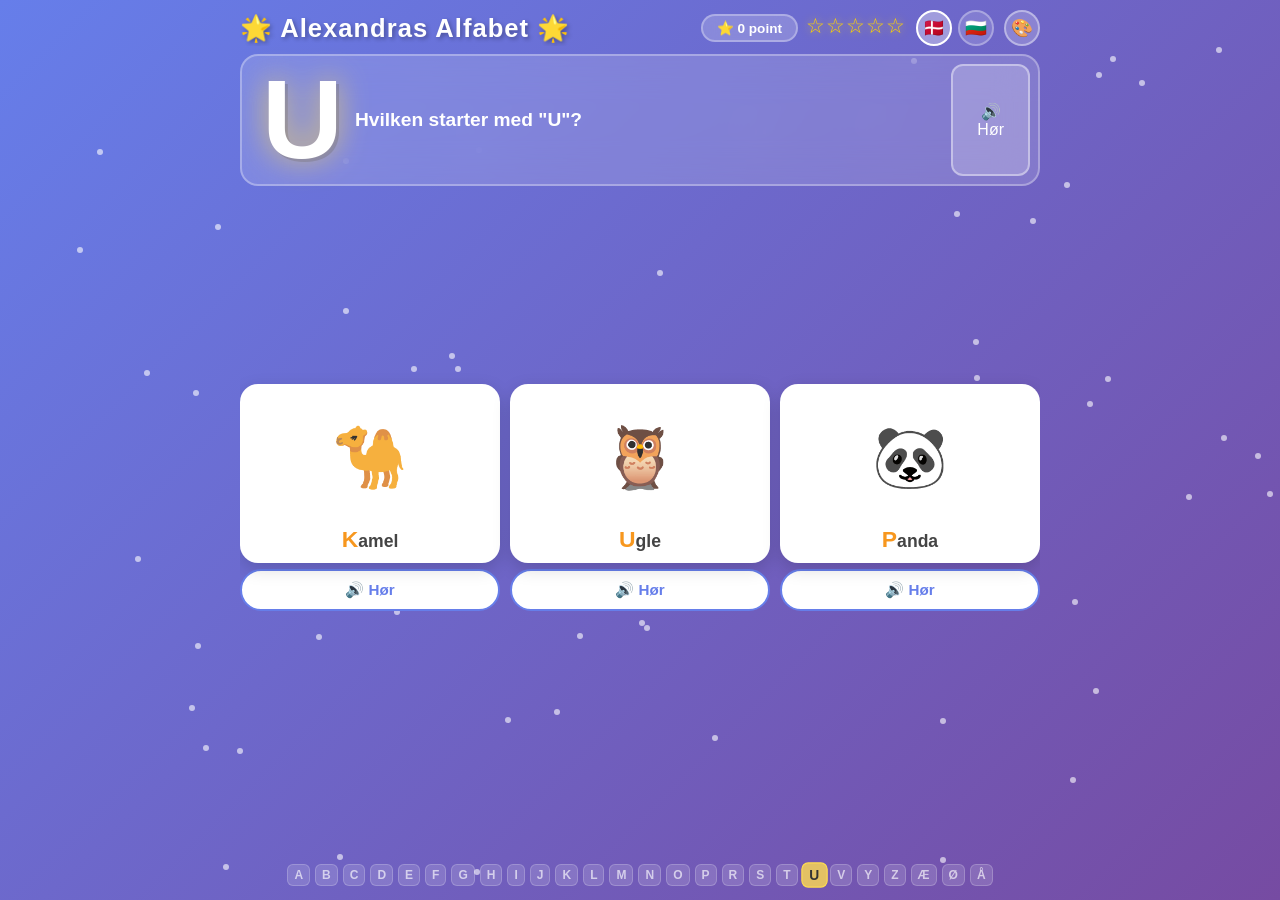
==== commit e51023c1: "Add star-themed reward system - Replace generic confetti burst with 32 golden ★ stars that fly   out" ====
--- a/index.html
+++ b/index.html
@@ -470,16 +470,56 @@
       z-index: 999;
     }
 
-    .confetti-piece {
-      position: absolute;
-      width: 12px; height: 12px;
-      border-radius: 2px;
-      animation: confettiFall linear forwards;
-    }
-
-    @keyframes confettiFall {
-      0%   { top: -20px; opacity: 1; }
-      100% { top: 105vh; opacity: 0.3; }
+    .star-burst-piece {
+      position: fixed;
+      font-size: 1.8rem;
+      pointer-events: none;
+      animation: starBurst linear forwards;
+    }
+
+    @keyframes starBurst {
+      0%   { opacity: 1; transform: translate(0, 0) scale(0.3) rotate(0deg); }
+      60%  { opacity: 1; }
+      100% { opacity: 0; transform: translate(var(--tx), var(--ty)) scale(1.3) rotate(var(--rot)); }
+    }
+
+    .streak-stars {
+      font-size: 1.3rem;
+      letter-spacing: 1px;
+      color: #ffd200;
+      text-shadow: 0 0 8px rgba(255,210,0,0.8);
+      transition: transform 0.2s;
+    }
+
+    .milestone-overlay {
+      position: fixed;
+      inset: 0;
+      display: flex;
+      align-items: center;
+      justify-content: center;
+      pointer-events: none;
+      z-index: 1000;
+      opacity: 0;
+    }
+
+    .milestone-overlay.show {
+      animation: milestoneAnim 1.8s ease forwards;
+    }
+
+    .milestone-text {
+      font-size: clamp(2rem, 9vw, 4.5rem);
+      font-weight: 900;
+      color: #ffd200;
+      text-shadow: 0 0 30px #ff9800, 0 0 60px rgba(255,210,0,0.8);
+      text-align: center;
+      line-height: 1.3;
+    }
+
+    @keyframes milestoneAnim {
+      0%   { opacity: 0; transform: scale(0.3); }
+      20%  { opacity: 1; transform: scale(1.1); }
+      70%  { opacity: 1; transform: scale(1); }
+      100% { opacity: 0; transform: scale(1.05); }
     }
 
   </style>
@@ -488,6 +528,7 @@
 
 <div class="stars" id="stars"></div>
 <div class="confetti-container" id="confetti"></div>
+<div class="milestone-overlay" id="milestone"></div>
 
 <div class="container">
   <header>
@@ -495,6 +536,7 @@
     <div style="display:flex;align-items:center;gap:10px;flex-shrink:0;">
       <div class="score-bar">
         <div class="score-chip">⭐ <span id="score">0</span> <span id="pointsLabel">point</span></div>
+        <div class="streak-stars" id="streakStars">☆☆☆☆☆</div>
       </div>
       <div style="display:flex;gap:6px;align-items:center;flex-shrink:0;">
         <button class="lang-btn active" data-lang="da">🇩🇰</button>
@@ -922,12 +964,15 @@
       score += 1 + Math.min(streak, 4);
       streak++;
       document.getElementById('score').textContent = score;
+      updateStreakDisplay();
+      checkMilestone(score);
       speak(item.name);
       showFeedback(true, item.name);
-      launchConfetti();
+      launchStars();
     } else {
       wrapper.classList.add('wrong');
       streak = 0;
+      updateStreakDisplay();
       speak(item.name);
       showFeedback(false, item.name);
       // Reveal correct
@@ -946,25 +991,49 @@
     fb.innerHTML = `<span class="feedback-msg">${msg}</span><button class="next-btn" onclick="newRound()">${LANG.nextBtn}</button>`;
   }
 
-  // --- Confetti ---
-  const COLORS = ['#ff6b6b','#ffd200','#56ab2f','#667eea','#f7971e','#ff9ff3','#54a0ff'];
-  function launchConfetti() {
+  // --- Star burst ---
+  const STAR_COLORS = ['#ffd200','#ffec6e','#fff176','#ff9800','#ffffff','#ffe57f','#ffca28'];
+  function launchStars() {
     const container = document.getElementById('confetti');
     container.innerHTML = '';
-    for (let i = 0; i < 70; i++) {
+    const cx = window.innerWidth / 2;
+    const cy = window.innerHeight / 2;
+    for (let i = 0; i < 32; i++) {
       const p = document.createElement('div');
-      p.className = 'confetti-piece';
-      p.style.left = Math.random() * 100 + 'vw';
-      p.style.background = COLORS[Math.floor(Math.random() * COLORS.length)];
-      p.style.width = (8 + Math.random() * 10) + 'px';
-      p.style.height = (8 + Math.random() * 10) + 'px';
-      p.style.borderRadius = Math.random() > 0.5 ? '50%' : '2px';
-      p.style.transform = `rotate(${Math.random()*360}deg)`;
-      const dur = 1.5 + Math.random() * 1.5;
+      p.className = 'star-burst-piece';
+      const angle = (i / 32) * Math.PI * 2 + (Math.random() - 0.5) * 0.4;
+      const dist = 120 + Math.random() * 180;
+      p.style.setProperty('--tx', (Math.cos(angle) * dist) + 'px');
+      p.style.setProperty('--ty', (Math.sin(angle) * dist) + 'px');
+      p.style.setProperty('--rot', (Math.random() * 360) + 'deg');
+      p.style.left = cx + 'px';
+      p.style.top  = cy + 'px';
+      p.style.color = STAR_COLORS[Math.floor(Math.random() * STAR_COLORS.length)];
+      p.textContent = '★';
+      const dur = 0.8 + Math.random() * 0.6;
       p.style.animationDuration = dur + 's';
-      p.style.animationDelay = Math.random() * 0.5 + 's';
+      p.style.animationDelay = (Math.random() * 0.15) + 's';
       container.appendChild(p);
-      setTimeout(() => p.remove(), (dur + 0.6) * 1000);
+      setTimeout(() => p.remove(), (dur + 0.3) * 1000);
+    }
+  }
+
+  // --- Streak display ---
+  function updateStreakDisplay() {
+    const filled = Math.min(streak, 5);
+    document.getElementById('streakStars').textContent =
+      '★'.repeat(filled) + '☆'.repeat(5 - filled);
+  }
+
+  // --- Milestone celebration ---
+  function checkMilestone(newScore) {
+    if (newScore > 0 && newScore % 5 === 0) {
+      const el = document.getElementById('milestone');
+      el.innerHTML = `<div class="milestone-text">⭐ ${newScore} stjerner! ⭐</div>`;
+      el.classList.remove('show');
+      void el.offsetWidth;
+      el.classList.add('show');
+      setTimeout(() => el.classList.remove('show'), 1900);
     }
   }
 
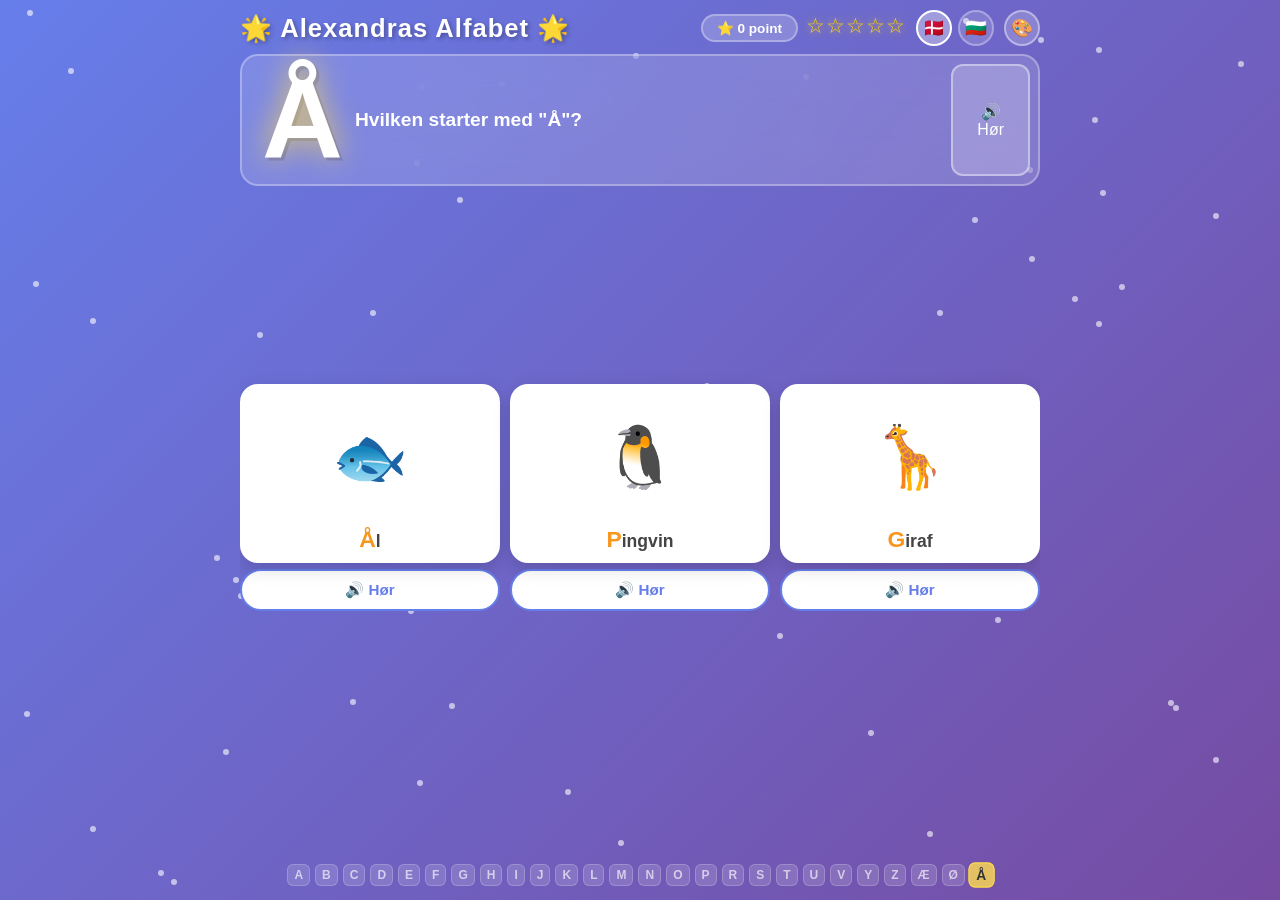
==== commit 1d0d0dba: "Fix header controls hidden on mobile Remove overflow:hidden and add flex-wrap so the header wraps to" ====
--- a/index.html
+++ b/index.html
@@ -62,9 +62,9 @@
       align-items: center;
       justify-content: space-between;
       flex-shrink: 0;
+      flex-wrap: wrap;
       gap: 8px;
       width: 100%;
-      overflow: hidden;
     }
 
     header h1 {
@@ -170,7 +170,8 @@
 
     /* Always keep 3 columns — never stack on mobile */
     @media (max-width: 480px) {
-      header h1      { font-size: 1rem; }
+      header h1      { font-size: 1rem; flex: 0 0 100%; text-align: center; }
+      header > div   { flex: 0 0 100%; justify-content: center; }
       .question-card { gap: 8px; padding: 6px 12px; }
       .letter-display { font-size: 4rem; }
       .question-text { font-size: 0.85rem; }
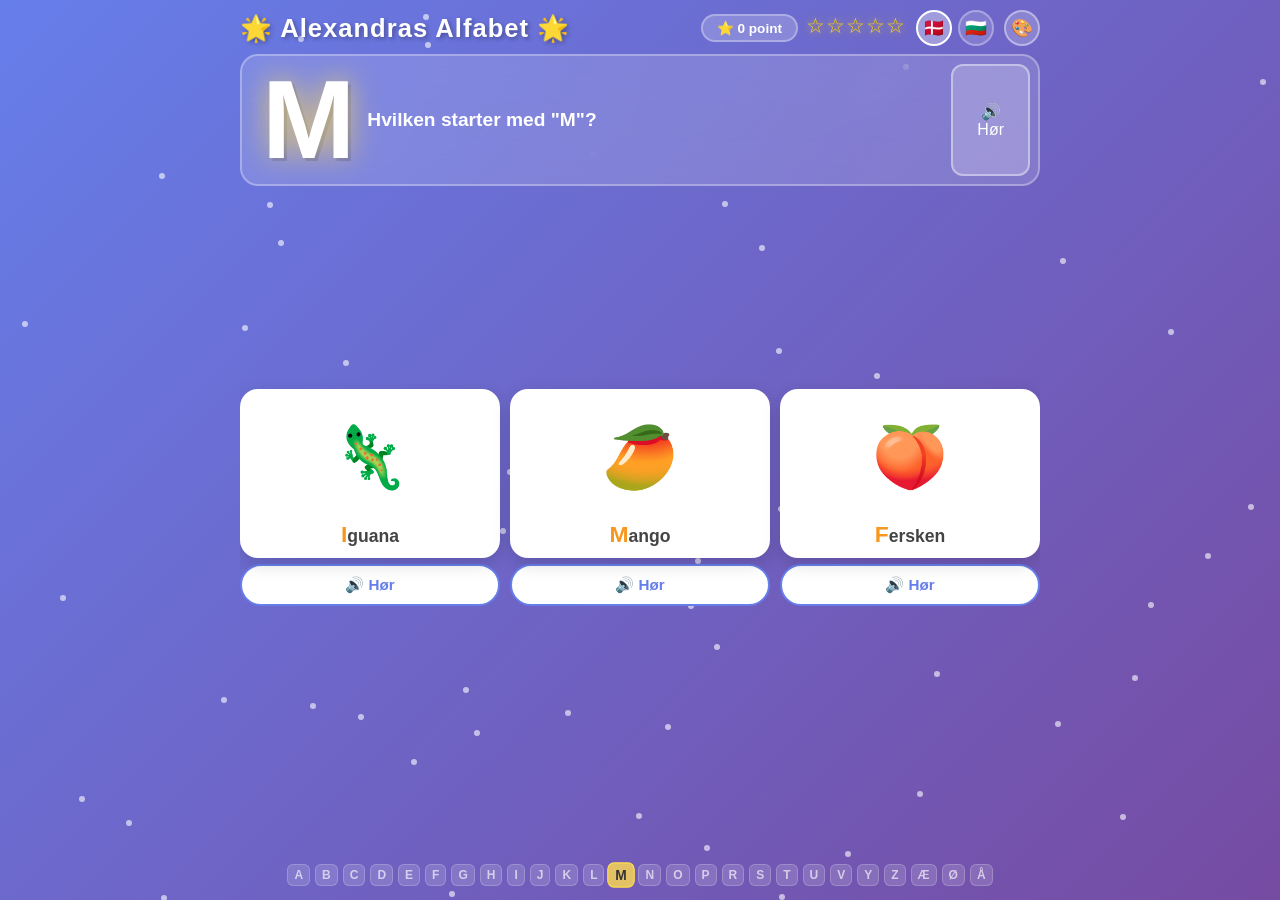
==== commit 4300b84d: "Fix choice image height inconsistency Replace aspect-ratio:1 with a fixed height (110px desktop, 80p" ====
--- a/index.html
+++ b/index.html
@@ -178,6 +178,7 @@
       .hint-btn      { font-size: 0.8rem; padding: 0 12px; }
       .choice-wrapper { gap: 4px; }
       .choice-btn    { gap: 6px; padding: 12px 6px 8px; border-radius: 14px; }
+      .choice-media  { height: 80px; }
       .choice-emoji  { font-size: 2.2rem; }
       .choice-name   { font-size: 0.8rem; }
       .choice-type   { display: none; }
@@ -286,13 +287,14 @@
     }
 
     .choice-media {
-      width: min(120px, 78%);
-      aspect-ratio: 1;
+      width: 100%;
+      height: 110px;
       display: flex;
       align-items: center;
       justify-content: center;
       flex-shrink: 0;
       border-radius: 14px;
+      overflow: hidden;
     }
 
     .choice-media.loading {
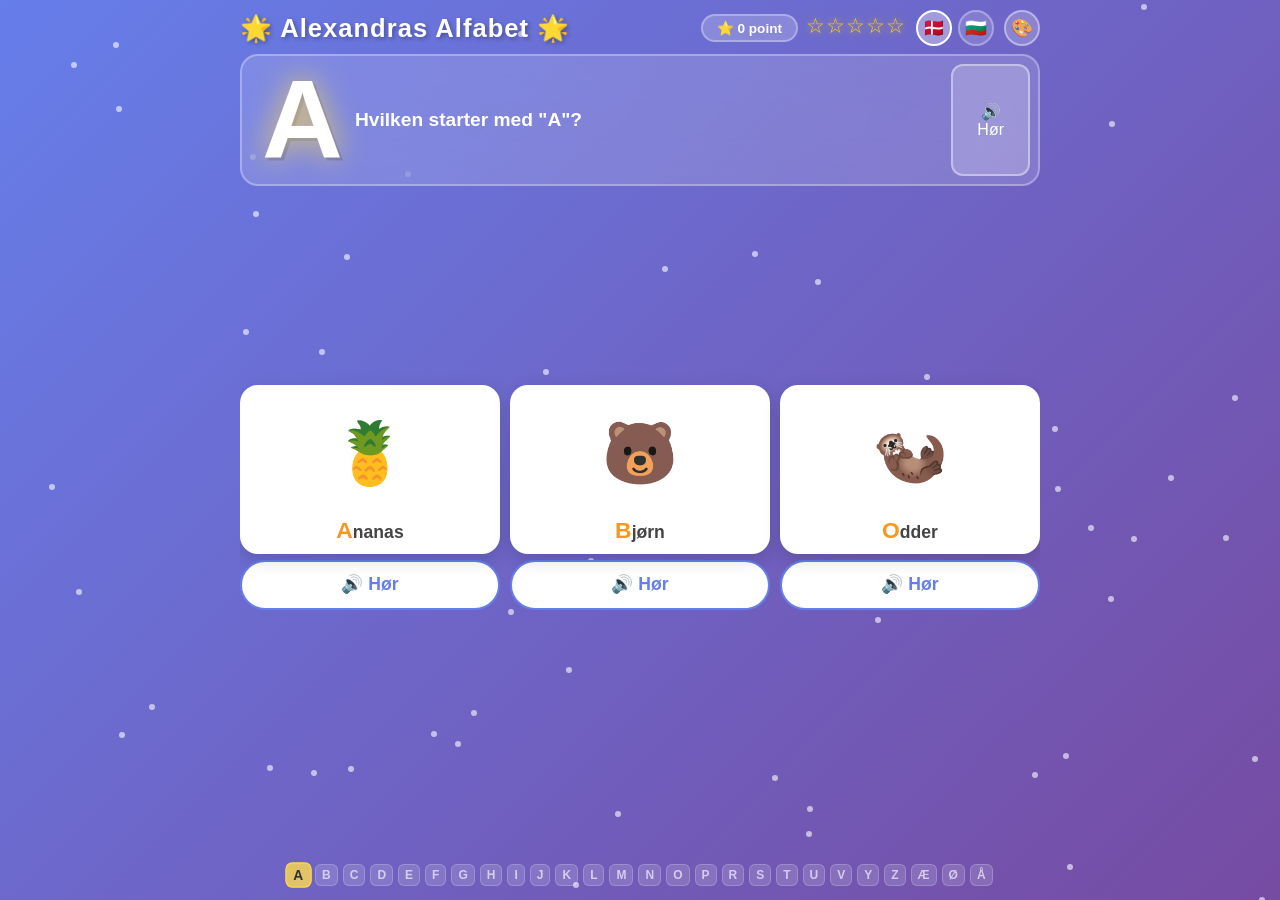
==== commit 260cbe23: "Make hear buttons bigger Increase sound button padding, font-size, and min-height on both desktop an" ====
--- a/index.html
+++ b/index.html
@@ -182,7 +182,7 @@
       .choice-emoji  { font-size: 2.2rem; }
       .choice-name   { font-size: 0.8rem; }
       .choice-type   { display: none; }
-      .sound-btn     { font-size: 0.85rem; min-width: 70px; min-height: 38px; padding: 7px 14px; }
+      .sound-btn     { font-size: 1rem; min-width: 90px; min-height: 46px; padding: 10px 16px; }
       .feedback-msg  { font-size: 0.9rem; }
       .next-btn      { font-size: 0.85rem; padding: 6px 16px; }
     }
@@ -261,14 +261,14 @@
       background: #fff;
       border: 2px solid #667eea;
       border-radius: 50px;
-      padding: 9px 18px;
-      font-size: 0.95rem;
+      padding: 12px 22px;
+      font-size: 1.1rem;
       color: #667eea;
       font-weight: 700;
       cursor: pointer;
       transition: background 0.2s, border-color 0.2s;
-      min-width: 84px;
-      min-height: 42px;
+      min-width: 100px;
+      min-height: 50px;
       display: flex;
       align-items: center;
       justify-content: center;
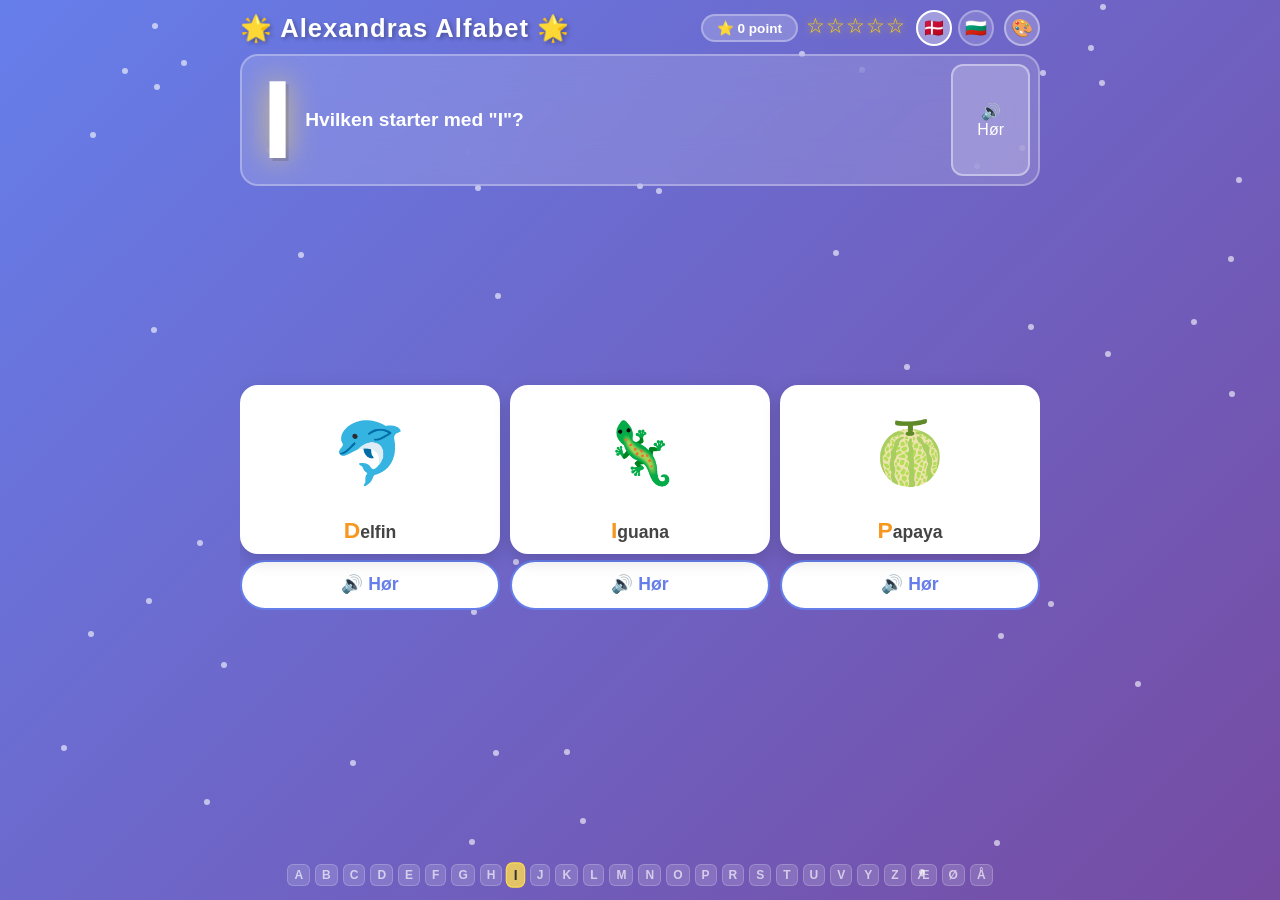
==== commit 591fc6c8: "Split index.html into separate CSS and JS files Extract all styles to style.css and all JavaScript t" ====
--- a/index.html
+++ b/index.html
@@ -4,528 +4,7 @@
   <meta charset="UTF-8">
   <meta name="viewport" content="width=device-width, initial-scale=1.0">
   <title>Alexandras Alfabet Eventyr 🌟</title>
-  <style>
-    * { box-sizing: border-box; margin: 0; padding: 0; }
-
-    :root {
-      --grad-a: #667eea;
-      --grad-b: #764ba2;
-    }
-
-    body {
-      font-family: 'Segoe UI', Tahoma, Geneva, Verdana, sans-serif;
-      background: linear-gradient(135deg, var(--grad-a) 0%, var(--grad-b) 100%);
-      height: 100dvh;
-      display: flex;
-      flex-direction: column;
-      align-items: center;
-      padding: 10px 16px;
-      transition: background 0.4s ease;
-    }
-
-    .stars {
-      position: fixed;
-      top: 0; left: 0;
-      width: 100%; height: 100%;
-      pointer-events: none;
-      z-index: 0;
-    }
-
-    .star {
-      position: absolute;
-      width: 6px; height: 6px;
-      background: white;
-      border-radius: 50%;
-      animation: twinkle 2s infinite alternate;
-      opacity: 0.6;
-    }
-
-    @keyframes twinkle {
-      from { opacity: 0.2; transform: scale(0.8); }
-      to   { opacity: 0.9; transform: scale(1.2); }
-    }
-
-    .container {
-      position: relative;
-      z-index: 1;
-      width: 100%;
-      max-width: 800px;
-      height: 100%;
-      display: flex;
-      flex-direction: column;
-      gap: 8px;
-      overflow: hidden;
-    }
-
-    header {
-      display: flex;
-      align-items: center;
-      justify-content: space-between;
-      flex-shrink: 0;
-      flex-wrap: wrap;
-      gap: 8px;
-      width: 100%;
-    }
-
-    header h1 {
-      font-size: clamp(1rem, 3.5vw, 1.6rem);
-      color: #fff;
-      text-shadow: 2px 2px 4px rgba(0,0,0,0.3);
-      letter-spacing: 1px;
-      white-space: nowrap;
-    }
-
-    .score-bar {
-      display: flex;
-      gap: 8px;
-      flex-shrink: 0;
-    }
-
-    .score-chip {
-      background: rgba(255,255,255,0.2);
-      border-radius: 50px;
-      padding: 4px 14px;
-      color: white;
-      font-size: 0.85rem;
-      font-weight: bold;
-      backdrop-filter: blur(10px);
-      border: 2px solid rgba(255,255,255,0.3);
-      white-space: nowrap;
-    }
-
-    .question-card {
-      background: rgba(255,255,255,0.15);
-      backdrop-filter: blur(20px);
-      border-radius: 18px;
-      border: 2px solid rgba(255,255,255,0.3);
-      padding: 8px 8px 8px 20px;
-      flex-shrink: 0;
-      display: flex;
-      align-items: stretch;
-      gap: 12px;
-    }
-
-    .question-label {
-      display: none;
-    }
-
-    .letter-display {
-      font-size: clamp(4.5rem, 13vw, 7rem);
-      font-weight: 900;
-      color: #fff;
-      text-shadow: 0 0 30px rgba(255,220,80,0.8), 3px 3px 0 rgba(0,0,0,0.15);
-      line-height: 1;
-      cursor: pointer;
-      transition: transform 0.15s;
-      user-select: none;
-      display: inline-block;
-      flex-shrink: 0;
-    }
-
-    .letter-display:hover { transform: scale(1.08); }
-    .letter-display:active { transform: scale(0.95); }
-
-    .question-right {
-      flex: 1;
-      display: flex;
-      align-items: center;
-    }
-
-    .question-text {
-      color: white;
-      font-size: clamp(0.9rem, 2.5vw, 1.2rem);
-      font-weight: 600;
-    }
-
-    .hint-btn {
-      background: rgba(255,255,255,0.2);
-      border: 2px solid rgba(255,255,255,0.4);
-      border-radius: 12px;
-      color: white;
-      padding: 0 24px;
-      font-size: 1rem;
-      cursor: pointer;
-      transition: background 0.2s;
-      display: flex;
-      flex-direction: column;
-      align-items: center;
-      justify-content: center;
-      gap: 4px;
-      align-self: stretch;
-      white-space: nowrap;
-      flex-shrink: 0;
-      min-width: 72px;
-    }
-
-    .hint-btn:hover { background: rgba(255,255,255,0.35); }
-
-    .choices {
-      display: grid;
-      grid-template-columns: repeat(3, 1fr);
-      gap: 10px;
-      flex: 1;
-      min-height: 0;
-      align-content: center;
-    }
-
-    /* Always keep 3 columns — never stack on mobile */
-    @media (max-width: 480px) {
-      header h1      { font-size: 1rem; flex: 0 0 100%; text-align: center; }
-      header > div   { flex: 0 0 100%; justify-content: center; }
-      .question-card { gap: 8px; padding: 6px 12px; }
-      .letter-display { font-size: 4rem; }
-      .question-text { font-size: 0.85rem; }
-      .hint-btn      { font-size: 0.8rem; padding: 0 12px; }
-      .choice-wrapper { gap: 4px; }
-      .choice-btn    { gap: 6px; padding: 12px 6px 8px; border-radius: 14px; }
-      .choice-media  { height: 80px; }
-      .choice-emoji  { font-size: 2.2rem; }
-      .choice-name   { font-size: 0.8rem; }
-      .choice-type   { display: none; }
-      .sound-btn     { font-size: 1rem; min-width: 90px; min-height: 46px; padding: 10px 16px; }
-      .feedback-msg  { font-size: 0.9rem; }
-      .next-btn      { font-size: 0.85rem; padding: 6px 16px; }
-    }
-
-    .choice-btn {
-      background: white;
-      border: none;
-      border-radius: 18px;
-      padding: 14px 8px 10px;
-      cursor: pointer;
-      transition: transform 0.15s, box-shadow 0.15s, background 0.2s;
-      box-shadow: 0 6px 18px rgba(0,0,0,0.15);
-      display: flex;
-      flex-direction: column;
-      align-items: center;
-      justify-content: center;
-      gap: 8px;
-      position: relative;
-      overflow: hidden;
-      width: 100%;
-    }
-
-    .choice-btn:not(:disabled):hover {
-      transform: translateY(-6px) scale(1.03);
-      box-shadow: 0 16px 32px rgba(0,0,0,0.2);
-    }
-
-    .choice-btn:not(:disabled):active { transform: scale(0.96); }
-
-    .choice-wrapper {
-      display: flex;
-      flex-direction: column;
-      gap: 6px;
-    }
-
-    .choice-wrapper.correct .choice-btn {
-      background: linear-gradient(135deg, #56ab2f, #a8e063);
-      animation: pop 0.4s ease;
-    }
-
-    .choice-wrapper.wrong .choice-btn {
-      background: linear-gradient(135deg, #ff6b6b, #ffa07a);
-      animation: shake 0.4s ease;
-    }
-
-    .choice-btn:disabled { pointer-events: none; }
-
-    @keyframes pop {
-      0%   { transform: scale(1); }
-      40%  { transform: scale(1.2); }
-      100% { transform: scale(1); }
-    }
-
-    @keyframes shake {
-      0%,100% { transform: translateX(0); }
-      20%     { transform: translateX(-8px); }
-      40%     { transform: translateX(8px); }
-      60%     { transform: translateX(-6px); }
-      80%     { transform: translateX(6px); }
-    }
-
-    .choice-name {
-      font-size: clamp(0.8rem, 2vw, 1.1rem);
-      font-weight: 700;
-      color: #444;
-    }
-
-    .choice-type {
-      font-size: 0.65rem;
-      color: #999;
-      text-transform: uppercase;
-      letter-spacing: 1px;
-    }
-
-    .sound-btn {
-      background: #fff;
-      border: 2px solid #667eea;
-      border-radius: 50px;
-      padding: 12px 22px;
-      font-size: 1.1rem;
-      color: #667eea;
-      font-weight: 700;
-      cursor: pointer;
-      transition: background 0.2s, border-color 0.2s;
-      min-width: 100px;
-      min-height: 50px;
-      display: flex;
-      align-items: center;
-      justify-content: center;
-      gap: 5px;
-    }
-
-    .sound-btn:active { background: rgba(102,126,234,0.12); }
-
-    .choice-wrapper.correct .sound-btn { color: #2d6a0f; border-color: #56ab2f; }
-    .choice-wrapper.wrong   .sound-btn { color: #7a1a1a; border-color: #ff6b6b; }
-
-    .first-letter {
-      color: #f7971e;
-      font-size: 1.3em;
-      font-weight: 900;
-    }
-
-    .choice-media {
-      width: 100%;
-      height: 110px;
-      display: flex;
-      align-items: center;
-      justify-content: center;
-      flex-shrink: 0;
-      border-radius: 14px;
-      overflow: hidden;
-    }
-
-    .choice-media.loading {
-      background: rgba(0,0,0,0.07);
-      animation: pulse 1.2s ease-in-out infinite;
-    }
-
-    @keyframes pulse {
-      0%, 100% { opacity: 0.4; }
-      50%      { opacity: 0.9; }
-    }
-
-    .choice-img {
-      width: 100%;
-      height: 100%;
-      object-fit: cover;
-      border-radius: 14px;
-    }
-
-    .choice-emoji {
-      font-size: clamp(2.2rem, 8vw, 3.8rem);
-      line-height: 1;
-    }
-
-    .theme-toggle-btn {
-      background: rgba(255,255,255,0.2);
-      border: 2px solid rgba(255,255,255,0.4);
-      border-radius: 50%;
-      width: 36px;
-      height: 36px;
-      font-size: 1.1rem;
-      cursor: pointer;
-      display: flex;
-      align-items: center;
-      justify-content: center;
-      flex-shrink: 0;
-      position: relative;
-      transition: background 0.2s;
-    }
-
-    .theme-toggle-btn:hover { background: rgba(255,255,255,0.35); }
-
-    .lang-btn {
-      background: rgba(255,255,255,0.15);
-      border: 2px solid rgba(255,255,255,0.3);
-      border-radius: 50px;
-      width: 36px;
-      height: 36px;
-      font-size: 1.1rem;
-      cursor: pointer;
-      display: flex;
-      align-items: center;
-      justify-content: center;
-      flex-shrink: 0;
-      transition: background 0.2s, border-color 0.2s;
-    }
-    .lang-btn.active {
-      background: rgba(255,255,255,0.35);
-      border-color: white;
-    }
-
-    .theme-popup {
-      display: none;
-      position: fixed;
-      background: rgba(30,20,60,0.92);
-      backdrop-filter: blur(16px);
-      border: 2px solid rgba(255,255,255,0.25);
-      border-radius: 16px;
-      padding: 12px 14px;
-      gap: 10px;
-      flex-wrap: wrap;
-      z-index: 100;
-      width: max-content;
-    }
-
-    .theme-popup.open { display: flex; }
-
-    .theme-dot {
-      width: 26px;
-      height: 26px;
-      border-radius: 50%;
-      border: 3px solid transparent;
-      cursor: pointer;
-      transition: transform 0.15s, border-color 0.15s;
-      flex-shrink: 0;
-    }
-
-    .theme-dot:hover   { transform: scale(1.2); }
-    .theme-dot.active  { border-color: white; transform: scale(1.15); }
-
-    .alphabet-strip {
-      display: flex;
-      flex-wrap: wrap;
-      justify-content: center;
-      gap: 5px;
-      flex-shrink: 0;
-      padding: 4px 2px;
-    }
-
-    .alpha-chip {
-      background: rgba(255,255,255,0.15);
-      color: rgba(255,255,255,0.65);
-      border-radius: 6px;
-      padding: 3px 6px;
-      font-size: 0.75rem;
-      font-weight: bold;
-      border: 1px solid rgba(255,255,255,0.2);
-    }
-
-    .alpha-chip.done {
-      background: rgba(100,220,100,0.4);
-      color: white;
-      border-color: rgba(100,220,100,0.6);
-    }
-
-    .alpha-chip.current {
-      background: rgba(255,220,80,0.8);
-      color: #333;
-      border-color: rgba(255,220,80,1);
-      transform: scale(1.15);
-    }
-
-    @media (max-width: 480px) {
-.alpha-chip { font-size: 0.65rem; padding: 2px 5px; }
-    }
-
-    .feedback {
-      text-align: center;
-      min-height: 44px;
-      flex-shrink: 0;
-      display: flex;
-      align-items: center;
-      justify-content: center;
-    }
-
-    .feedback-msg {
-      font-size: clamp(1rem, 3vw, 1.4rem);
-      font-weight: 800;
-      color: white;
-      text-shadow: 2px 2px 4px rgba(0,0,0,0.2);
-      animation: fadeIn 0.3s ease;
-    }
-
-    @keyframes fadeIn {
-      from { opacity: 0; transform: translateY(10px); }
-      to   { opacity: 1; transform: translateY(0); }
-    }
-
-    .next-btn {
-      display: inline-block;
-      margin-left: 12px;
-      background: linear-gradient(135deg, #f7971e, #ffd200);
-      border: none;
-      border-radius: 50px;
-      color: #333;
-      font-size: 1rem;
-      font-weight: 800;
-      padding: 8px 24px;
-      cursor: pointer;
-      box-shadow: 0 4px 14px rgba(255,180,0,0.4);
-      transition: transform 0.15s, box-shadow 0.15s;
-      letter-spacing: 1px;
-      vertical-align: middle;
-    }
-
-    .next-btn:hover {
-      transform: translateY(-3px);
-      box-shadow: 0 10px 28px rgba(255,180,0,0.5);
-    }
-
-    .confetti-container {
-      position: fixed;
-      top: 0; left: 0;
-      width: 100%; height: 100%;
-      pointer-events: none;
-      z-index: 999;
-    }
-
-    .star-burst-piece {
-      position: fixed;
-      font-size: 1.8rem;
-      pointer-events: none;
-      animation: starBurst linear forwards;
-    }
-
-    @keyframes starBurst {
-      0%   { opacity: 1; transform: translate(0, 0) scale(0.3) rotate(0deg); }
-      60%  { opacity: 1; }
-      100% { opacity: 0; transform: translate(var(--tx), var(--ty)) scale(1.3) rotate(var(--rot)); }
-    }
-
-    .streak-stars {
-      font-size: 1.3rem;
-      letter-spacing: 1px;
-      color: #ffd200;
-      text-shadow: 0 0 8px rgba(255,210,0,0.8);
-      transition: transform 0.2s;
-    }
-
-    .milestone-overlay {
-      position: fixed;
-      inset: 0;
-      display: flex;
-      align-items: center;
-      justify-content: center;
-      pointer-events: none;
-      z-index: 1000;
-      opacity: 0;
-    }
-
-    .milestone-overlay.show {
-      animation: milestoneAnim 1.8s ease forwards;
-    }
-
-    .milestone-text {
-      font-size: clamp(2rem, 9vw, 4.5rem);
-      font-weight: 900;
-      color: #ffd200;
-      text-shadow: 0 0 30px #ff9800, 0 0 60px rgba(255,210,0,0.8);
-      text-align: center;
-      line-height: 1.3;
-    }
-
-    @keyframes milestoneAnim {
-      0%   { opacity: 0; transform: scale(0.3); }
-      20%  { opacity: 1; transform: scale(1.1); }
-      70%  { opacity: 1; transform: scale(1); }
-      100% { opacity: 0; transform: scale(1.05); }
-    }
-
-  </style>
+  <link rel="stylesheet" href="style.css">
 </head>
 <body>
 
@@ -564,571 +43,6 @@
   <div class="alphabet-strip" id="alphabetStrip"></div>
 </div>
 
-<script>
-  const LANGS = {
-    da: {
-      code: 'da',
-      tts: 'da-DK',
-      flag: '🇩🇰',
-      title: '🌟 Alexandras Alfabet 🌟',
-      questionPrefix: 'Hvilken starter med',
-      hearBtn: '🔊 Hør',
-      nextBtn: 'Næste ➡️',
-      pointsLabel: 'point',
-      alphabet: ['A','B','C','D','E','F','G','H','I','J','K','L','M','N','O','P','Q','R','S','T','U','V','W','X','Y','Z','Æ','Ø','Å'],
-      correct: [
-        "🎉 Fantastisk! Du er så klog!",
-        "🌟 Rigtigt! Du er en stjerne!",
-        "🎊 WOW! Perfekt svar!",
-        "🦄 Ja ja ja! Godt klaret!",
-        "✨ Bravo Alexandra!",
-        "🎈 Hurra! Det er rigtigt!",
-      ],
-      wrong: [
-        "😊 Næsten! Prøv igen næste gang!",
-        "💪 Ikke helt – men du lærer det!",
-        "🌈 Øv, men godt forsøgt!",
-        "🐣 Ikke rigtigt, men du er modig!",
-      ],
-      items: [
-        // A
-        { name: "Ananas",      emoji: "🍍", wiki: "Pineapple",         letter: "A", type: "frugt" },
-        { name: "Abe",         emoji: "🐒", wiki: "Monkey",            letter: "A", type: "dyr"   },
-        { name: "Alligator",   emoji: "🐊", wiki: "Alligator",         letter: "A", type: "dyr"   },
-        // B
-        { name: "Banan",       emoji: "🍌", wiki: "Banana",            letter: "B", type: "frugt" },
-        { name: "Bjørn",       emoji: "🐻", wiki: "Brown bear",        letter: "B", type: "dyr"   },
-        { name: "Bæver",       emoji: "🦫", wiki: "Beaver",            letter: "B", type: "dyr"   },
-        // C
-        { name: "Citron",      emoji: "🍋", wiki: "Lemon",             letter: "C", type: "frugt" },
-        { name: "Kakadu",      emoji: "🦜", wiki: "Cockatoo",          letter: "C", type: "dyr"   },
-        // D
-        { name: "Dragefrugt",  emoji: "🌺", wiki: "Pitaya",            letter: "D", type: "frugt" },
-        { name: "Due",         emoji: "🕊️", wiki: "Rock dove",         letter: "D", type: "dyr"   },
-        { name: "Delfin",      emoji: "🐬", wiki: "Dolphin",           letter: "D", type: "dyr"   },
-        // E
-        { name: "Elefant",     emoji: "🐘", wiki: "Asian elephant",    letter: "E", type: "dyr"   },
-        { name: "Egern",       emoji: "🐿️", wiki: "Squirrel",          letter: "E", type: "dyr"   },
-        // F
-        { name: "Fersken",     emoji: "🍑", wiki: "Peach",             letter: "F", type: "frugt" },
-        { name: "Flamingo",    emoji: "🦩", wiki: "Flamingo",          letter: "F", type: "dyr"   },
-        { name: "Frø",         emoji: "🐸", wiki: "Frog",              letter: "F", type: "dyr"   },
-        // G
-        { name: "Guava",       emoji: "🍈", wiki: "Guava",             letter: "G", type: "frugt" },
-        { name: "Gepard",      emoji: "🐆", wiki: "Cheetah",           letter: "G", type: "dyr"   },
-        { name: "Gorilla",     emoji: "🦍", wiki: "Gorilla",           letter: "G", type: "dyr"   },
-        { name: "Giraf",       emoji: "🦒", wiki: "Giraffe",           letter: "G", type: "dyr"   },
-        // H
-        { name: "Haj",         emoji: "🦈", wiki: "Shark",             letter: "H", type: "dyr"   },
-        { name: "Hjort",       emoji: "🦌", wiki: "Deer",              letter: "H", type: "dyr"   },
-        { name: "Humlebi",     emoji: "🐝", wiki: "Bumblebee",         letter: "H", type: "dyr"   },
-        // I
-        { name: "Iguana",      emoji: "🦎", wiki: "Green iguana",      letter: "I", type: "dyr"   },
-        // J
-        { name: "Jackfrugt",   emoji: "🥭", wiki: "Jackfruit",         letter: "J", type: "frugt" },
-        { name: "Jaguar",      emoji: "🐆", wiki: "Jaguar",            letter: "J", type: "dyr"   },
-        // K
-        { name: "Kiwi",        emoji: "🥝", wiki: "Kiwifruit",         letter: "K", type: "frugt" },
-        { name: "Koala",       emoji: "🐨", wiki: "Koala",             letter: "K", type: "dyr"   },
-        { name: "Kamel",       emoji: "🐪", wiki: "Camel",             letter: "K", type: "dyr"   },
-        { name: "Krokodille",  emoji: "🐊", wiki: "Crocodile",         letter: "K", type: "dyr"   },
-        // L
-        { name: "Litchi",      emoji: "🍒", wiki: "Lychee",            letter: "L", type: "frugt" },
-        { name: "Løve",        emoji: "🦁", wiki: "Lion",              letter: "L", type: "dyr"   },
-        { name: "Lama",        emoji: "🦙", wiki: "Llama",             letter: "L", type: "dyr"   },
-        // M
-        { name: "Mango",       emoji: "🥭", wiki: "Mango",             letter: "M", type: "frugt" },
-        { name: "Mangostan",   emoji: "🫐", wiki: "Mangosteen",        letter: "M", type: "frugt" },
-        { name: "Mus",         emoji: "🐭", wiki: "House mouse",       letter: "M", type: "dyr"   },
-        // N
-        { name: "Næsehorn",    emoji: "🦏", wiki: "Rhinoceros",        letter: "N", type: "dyr"   },
-        // O
-        { name: "Orange",      emoji: "🍊", wiki: "Orange (fruit)",    letter: "O", type: "frugt" },
-        { name: "Orangutan",   emoji: "🦧", wiki: "Orangutan",         letter: "O", type: "dyr"   },
-        { name: "Odder",       emoji: "🦦", wiki: "Otter",             letter: "O", type: "dyr"   },
-        // P
-        { name: "Papaya",      emoji: "🍈", wiki: "Papaya",            letter: "P", type: "frugt" },
-        { name: "Panda",       emoji: "🐼", wiki: "Giant panda",       letter: "P", type: "dyr"   },
-        { name: "Pingvin",     emoji: "🐧", wiki: "Penguin",           letter: "P", type: "dyr"   },
-        { name: "Papegøje",    emoji: "🦜", wiki: "Parrot",            letter: "P", type: "dyr"   },
-        // R
-        { name: "Rambutan",    emoji: "🍓", wiki: "Rambutan",          letter: "R", type: "frugt" },
-        { name: "Reje",        emoji: "🦐", wiki: "Shrimp",            letter: "R", type: "dyr"   },
-        { name: "Ræv",         emoji: "🦊", wiki: "Red fox",           letter: "R", type: "dyr"   },
-        // S
-        { name: "Stjernefrugt",emoji: "🌟", wiki: "Carambola",         letter: "S", type: "frugt" },
-        { name: "Slange",      emoji: "🐍", wiki: "Snake",             letter: "S", type: "dyr"   },
-        { name: "Sæl",         emoji: "🦭", wiki: "Pinniped",          letter: "S", type: "dyr"   },
-        { name: "Sommerfugl",  emoji: "🦋", wiki: "Butterfly",         letter: "S", type: "dyr"   },
-        // T
-        { name: "Tiger",       emoji: "🐯", wiki: "Tiger",             letter: "T", type: "dyr"   },
-        { name: "Tapir",       emoji: "🐗", wiki: "Tapir",             letter: "T", type: "dyr"   },
-        { name: "Tudse",       emoji: "🐸", wiki: "Toad",              letter: "T", type: "dyr"   },
-        // U
-        { name: "Ugle",        emoji: "🦉", wiki: "Owl",               letter: "U", type: "dyr"   },
-        // V
-        { name: "Vandmelon",   emoji: "🍉", wiki: "Watermelon",        letter: "V", type: "frugt" },
-        { name: "Varan",       emoji: "🦎", wiki: "Monitor lizard",    letter: "V", type: "dyr"   },
-        // Y
-        { name: "Yak",         emoji: "🐂", wiki: "Yak",               letter: "Y", type: "dyr"   },
-        // Z
-        { name: "Zebra",       emoji: "🦓", wiki: "Zebra",             letter: "Z", type: "dyr"   },
-        // Æ
-        { name: "Æble",        emoji: "🍎", wiki: "Apple",             letter: "Æ", type: "frugt" },
-        { name: "Æsel",        emoji: "🫏", wiki: "Donkey",            letter: "Æ", type: "dyr"   },
-        // Ø
-        { name: "Ørn",         emoji: "🦅", wiki: "Eagle",             letter: "Ø", type: "dyr"   },
-        // Å
-        { name: "Ål",          emoji: "🐟", wiki: "Eel",               letter: "Å", type: "dyr"   },
-      ]
-    },
-    bg: {
-      code: 'bg',
-      tts: 'bg-BG',
-      flag: '🇧🇬',
-      title: '🌟 Азбуката на Александра 🌟',
-      questionPrefix: 'Кое започва с',
-      hearBtn: '🔊 Чуй',
-      nextBtn: 'Напред ➡️',
-      pointsLabel: 'точки',
-      alphabet: ['А','Б','В','Г','Д','Е','Ж','З','И','К','Л','М','Н','О','П','Р','С','Т','У','Ф','Х','Ц','Ч','Ш','Щ','Ю','Я'],
-      correct: [
-        "🎉 Браво! Ти си толкова умна!",
-        "🌟 Вярно! Ти си звезда!",
-        "🎊 УАУ! Перфектен отговор!",
-        "🦄 Да да да! Страхотно!",
-        "✨ Браво Александра!",
-        "🎈 Ура! Правилно е!",
-      ],
-      wrong: [
-        "😊 Почти! Опитай пак следващия път!",
-        "💪 Не съвсем – но се учиш!",
-        "🌈 Ох, но добър опит!",
-        "🐣 Не е правилно, но си смела!",
-      ],
-      items: [
-        // А
-        { name: "Ананас",    emoji: "🍍", wiki: "Pineapple",       letter: "А", type: "плод"    },
-        { name: "Авокадо",   emoji: "🥑", wiki: "Avocado",         letter: "А", type: "плод"    },
-        { name: "Алигатор",  emoji: "🐊", wiki: "Alligator",       letter: "А", type: "животно" },
-        // Б
-        { name: "Банан",     emoji: "🍌", wiki: "Banana",          letter: "Б", type: "плод"    },
-        { name: "Бобър",     emoji: "🦫", wiki: "Beaver",          letter: "Б", type: "животно" },
-        { name: "Бизон",     emoji: "🦬", wiki: "American bison",  letter: "Б", type: "животно" },
-        // В
-        { name: "Вълк",      emoji: "🐺", wiki: "Gray wolf",       letter: "В", type: "животно" },
-        { name: "Видра",     emoji: "🦦", wiki: "Otter",           letter: "В", type: "животно" },
-        // Г
-        { name: "Горила",    emoji: "🦍", wiki: "Gorilla",         letter: "Г", type: "животно" },
-        { name: "Гепард",    emoji: "🐆", wiki: "Cheetah",         letter: "Г", type: "животно" },
-        { name: "Гущер",     emoji: "🦎", wiki: "Lizard",          letter: "Г", type: "животно" },
-        // Д
-        { name: "Делфин",    emoji: "🐬", wiki: "Dolphin",         letter: "Д", type: "животно" },
-        { name: "Диня",      emoji: "🍉", wiki: "Watermelon",      letter: "Д", type: "плод"    },
-        // Е
-        { name: "Елен",      emoji: "🦌", wiki: "Deer",            letter: "Е", type: "животно" },
-        { name: "Ехидна",    emoji: "🦔", wiki: "Echidna",         letter: "Е", type: "животно" },
-        // Ж
-        { name: "Жираф",     emoji: "🦒", wiki: "Giraffe",         letter: "Ж", type: "животно" },
-        { name: "Жаба",      emoji: "🐸", wiki: "Frog",            letter: "Ж", type: "животно" },
-        // З
-        { name: "Зебра",     emoji: "🦓", wiki: "Zebra",           letter: "З", type: "животно" },
-        { name: "Заек",      emoji: "🐰", wiki: "Rabbit",          letter: "З", type: "животно" },
-        // И
-        { name: "Игуана",    emoji: "🦎", wiki: "Green iguana",    letter: "И", type: "животно" },
-        // К
-        { name: "Кенгуру",   emoji: "🦘", wiki: "Kangaroo",        letter: "К", type: "животно" },
-        { name: "Кокос",     emoji: "🥥", wiki: "Coconut",         letter: "К", type: "плод"    },
-        { name: "Крокодил",  emoji: "🐊", wiki: "Crocodile",       letter: "К", type: "животно" },
-        { name: "Кобра",     emoji: "🐍", wiki: "Cobra",           letter: "К", type: "животно" },
-        // Л
-        { name: "Лъв",       emoji: "🦁", wiki: "Lion",            letter: "Л", type: "животно" },
-        { name: "Лимон",     emoji: "🍋", wiki: "Lemon",           letter: "Л", type: "плод"    },
-        { name: "Лисица",    emoji: "🦊", wiki: "Red fox",         letter: "Л", type: "животно" },
-        // М
-        { name: "Маймуна",   emoji: "🐒", wiki: "Monkey",          letter: "М", type: "животно" },
-        { name: "Манго",     emoji: "🥭", wiki: "Mango",           letter: "М", type: "плод"    },
-        { name: "Мечка",     emoji: "🐻", wiki: "Brown bear",      letter: "М", type: "животно" },
-        // Н
-        { name: "Носорог",   emoji: "🦏", wiki: "Rhinoceros",      letter: "Н", type: "животно" },
-        { name: "Нарвал",    emoji: "🐳", wiki: "Narwhal",         letter: "Н", type: "животно" },
-        // О
-        { name: "Орел",      emoji: "🦅", wiki: "Golden eagle",    letter: "О", type: "животно" },
-        { name: "Орангутан", emoji: "🦧", wiki: "Orangutan",       letter: "О", type: "животно" },
-        // П
-        { name: "Папагал",   emoji: "🦜", wiki: "Parrot",          letter: "П", type: "животно" },
-        { name: "Папая",     emoji: "🍈", wiki: "Papaya",          letter: "П", type: "плод"    },
-        { name: "Пингвин",   emoji: "🐧", wiki: "Penguin",         letter: "П", type: "животно" },
-        // Р
-        { name: "Рак",       emoji: "🦀", wiki: "Crab",            letter: "Р", type: "животно" },
-        { name: "Рис",       emoji: "🐱", wiki: "Lynx",            letter: "Р", type: "животно" },
-        // С
-        { name: "Слон",      emoji: "🐘", wiki: "Asian elephant",  letter: "С", type: "животно" },
-        { name: "Сова",      emoji: "🦉", wiki: "Owl",             letter: "С", type: "животно" },
-        { name: "Слива",     emoji: "🍑", wiki: "Plum",            letter: "С", type: "плод"    },
-        // Т
-        { name: "Тигър",     emoji: "🐯", wiki: "Tiger",           letter: "Т", type: "животно" },
-        { name: "Тапир",     emoji: "🐗", wiki: "Tapir",           letter: "Т", type: "животно" },
-        // У
-        { name: "Удав",      emoji: "🐍", wiki: "Boa constrictor", letter: "У", type: "животно" },
-        // Ф
-        { name: "Фламинго",  emoji: "🦩", wiki: "Flamingo",        letter: "Ф", type: "животно" },
-        { name: "Фурма",     emoji: "🌴", wiki: "Date palm",       letter: "Ф", type: "плод"    },
-        // Х
-        { name: "Хипопотам", emoji: "🦛", wiki: "Hippopotamus",    letter: "Х", type: "животно" },
-        { name: "Хамелеон",  emoji: "🦎", wiki: "Chameleon",       letter: "Х", type: "животно" },
-        // Ц
-        { name: "Цикада",    emoji: "🦗", wiki: "Cicada",          letter: "Ц", type: "животно" },
-        // Ч
-        { name: "Чакал",     emoji: "🐺", wiki: "Jackal",          letter: "Ч", type: "животно" },
-        { name: "Череша",    emoji: "🍒", wiki: "Cherry",          letter: "Ч", type: "плод"    },
-        // Ш
-        { name: "Шимпанзе",  emoji: "🐒", wiki: "Chimpanzee",      letter: "Ш", type: "животно" },
-        { name: "Шипка",     emoji: "🌹", wiki: "Rose hip",        letter: "Ш", type: "плод"    },
-        // Щ
-        { name: "Щраус",     emoji: "🦤", wiki: "Ostrich",         letter: "Щ", type: "животно" },
-        { name: "Щъркел",    emoji: "🐦", wiki: "White stork",     letter: "Щ", type: "животно" },
-        // Ю
-        { name: "Юзу",       emoji: "🍊", wiki: "Yuzu",            letter: "Ю", type: "плод"    },
-        // Я
-        { name: "Ягода",     emoji: "🍓", wiki: "Strawberry",      letter: "Я", type: "плод"    },
-        { name: "Ягуар",     emoji: "🐆", wiki: "Jaguar",          letter: "Я", type: "животно" },
-      ]
-    }
-  };
-
-  let LANG = LANGS[localStorage.getItem('lang') || 'da'];
-  let LETTERS = [...new Set(LANG.items.map(i => i.letter))];
-
-  let score = 0;
-  let streak = 0;
-  let answered = false;
-  let usedLetters = new Set();
-  let currentLetter = '';
-  let currentCorrect = null;
-
-  // --- Stars background ---
-  const starsEl = document.getElementById('stars');
-  for (let i = 0; i < 60; i++) {
-    const s = document.createElement('div');
-    s.className = 'star';
-    s.style.left = Math.random() * 100 + 'vw';
-    s.style.top  = Math.random() * 100 + 'vh';
-    s.style.animationDelay = Math.random() * 3 + 's';
-    s.style.animationDuration = (1.5 + Math.random() * 2) + 's';
-    starsEl.appendChild(s);
-  }
-
-  // --- Speech ---
-  function speak(text) {
-    if (!window.speechSynthesis) return;
-    window.speechSynthesis.cancel();
-    const u = new SpeechSynthesisUtterance(text);
-    u.lang = LANG.tts;
-    u.rate = 0.85;
-    u.pitch = 1.1;
-    window.speechSynthesis.speak(u);
-  }
-
-  function playLetter() {
-    speak(currentLetter);
-  }
-
-  // --- Alphabet strip ---
-  function renderStrip() {
-    const strip = document.getElementById('alphabetStrip');
-    strip.innerHTML = '';
-    LANG.alphabet.forEach(l => {
-      if (!LETTERS.includes(l)) return;
-      const chip = document.createElement('div');
-      chip.className = 'alpha-chip' +
-        (usedLetters.has(l) ? ' done' : '') +
-        (l === currentLetter ? ' current' : '');
-      chip.textContent = l;
-      strip.appendChild(chip);
-    });
-  }
-
-  // --- Pick next round ---
-  function pickLetter() {
-    const available = LETTERS.filter(l => !usedLetters.has(l));
-    if (available.length === 0) {
-      usedLetters.clear();
-      return pickLetter();
-    }
-    return available[Math.floor(Math.random() * available.length)];
-  }
-
-  function shuffle(arr) {
-    for (let i = arr.length - 1; i > 0; i--) {
-      const j = Math.floor(Math.random() * (i + 1));
-      [arr[i], arr[j]] = [arr[j], arr[i]];
-    }
-    return arr;
-  }
-
-  function newRound() {
-    answered = false;
-    document.getElementById('feedback').innerHTML = '';
-
-    currentLetter = pickLetter();
-    usedLetters.add(currentLetter);
-
-    const correct = shuffle(LANG.items.filter(i => i.letter === currentLetter))[0];
-    currentCorrect = correct;
-
-    // Pick 2 distractors with different letters
-    const distractorPool = shuffle(LANG.items.filter(i => i.letter !== currentLetter));
-    const distractors = distractorPool.slice(0, 2);
-
-    const choices = shuffle([correct, ...distractors]);
-
-    document.getElementById('letterDisplay').textContent = currentLetter;
-    document.getElementById('questionText').textContent =
-      `${LANG.questionPrefix} "${currentLetter}"?`;
-
-    renderChoices(choices);
-    renderStrip();
-
-    // Auto-announce the letter
-    setTimeout(() => speak(currentLetter), 400);
-  }
-
-  // --- Wikipedia image loading ---
-  const imgCache = {};
-
-  async function fetchWikiImage(title) {
-    if (imgCache[title] !== undefined) return imgCache[title];
-    imgCache[title] = null; // mark as loading
-    try {
-      const url = `https://en.wikipedia.org/w/api.php?action=query&titles=${encodeURIComponent(title)}&prop=pageimages&format=json&pithumbsize=300&origin=*`;
-      const res = await fetch(url);
-      const data = await res.json();
-      const page = Object.values(data.query.pages)[0];
-      imgCache[title] = page.thumbnail?.source || null;
-    } catch { imgCache[title] = null; }
-    return imgCache[title];
-  }
-
-  function renderChoices(choices) {
-    const container = document.getElementById('choices');
-    container.innerHTML = '';
-    choices.forEach(item => {
-      const wrapper = document.createElement('div');
-      wrapper.className = 'choice-wrapper';
-
-      const btn = document.createElement('button');
-      btn.className = 'choice-btn';
-      const highlightedName = `<span class="first-letter">${item.name[0]}</span>${item.name.slice(1)}`;
-      btn.innerHTML = `
-        <div class="choice-media loading"></div>
-        <span class="choice-name">${highlightedName}</span>
-      `;
-      btn.addEventListener('click', () => handleAnswer(wrapper, btn, item));
-
-      const soundBtn = document.createElement('button');
-      soundBtn.className = 'sound-btn';
-      soundBtn.textContent = LANG.hearBtn;
-      soundBtn.addEventListener('click', () => speak(item.name));
-
-      wrapper.appendChild(btn);
-      wrapper.appendChild(soundBtn);
-      container.appendChild(wrapper);
-
-      fetchWikiImage(item.wiki).then(src => {
-        const media = btn.querySelector('.choice-media');
-        if (!media) return;
-        media.classList.remove('loading');
-        if (src) {
-          const img = document.createElement('img');
-          img.className = 'choice-img';
-          img.alt = item.name;
-          img.onload = () => media.appendChild(img);
-          img.onerror = () => { media.innerHTML = `<span class="choice-emoji">${item.emoji}</span>`; };
-          img.src = src;
-        } else {
-          media.innerHTML = `<span class="choice-emoji">${item.emoji}</span>`;
-        }
-      });
-    });
-  }
-
-  // --- Handle answer ---
-  function handleAnswer(wrapper, btn, item) {
-    if (answered) return;
-    answered = true;
-
-    const isCorrect = item.letter === currentLetter;
-    const allBtns = document.querySelectorAll('.choice-btn');
-    allBtns.forEach(b => { b.disabled = true; });
-
-    if (isCorrect) {
-      wrapper.classList.add('correct');
-      score += 1 + Math.min(streak, 4);
-      streak++;
-      document.getElementById('score').textContent = score;
-      updateStreakDisplay();
-      checkMilestone(score);
-      speak(item.name);
-      showFeedback(true, item.name);
-      launchStars();
-    } else {
-      wrapper.classList.add('wrong');
-      streak = 0;
-      updateStreakDisplay();
-      speak(item.name);
-      showFeedback(false, item.name);
-      // Reveal correct
-      document.querySelectorAll('.choice-wrapper').forEach(w => {
-        if (w.querySelector('.choice-name').textContent === currentCorrect.name) {
-          w.classList.add('correct');
-        }
-      });
-    }
-  }
-
-  function showFeedback(correct, name) {
-    const msgs = correct ? LANG.correct : LANG.wrong;
-    const msg = msgs[Math.floor(Math.random() * msgs.length)];
-    const fb = document.getElementById('feedback');
-    fb.innerHTML = `<span class="feedback-msg">${msg}</span><button class="next-btn" onclick="newRound()">${LANG.nextBtn}</button>`;
-  }
-
-  // --- Star burst ---
-  const STAR_COLORS = ['#ffd200','#ffec6e','#fff176','#ff9800','#ffffff','#ffe57f','#ffca28'];
-  function launchStars() {
-    const container = document.getElementById('confetti');
-    container.innerHTML = '';
-    const cx = window.innerWidth / 2;
-    const cy = window.innerHeight / 2;
-    for (let i = 0; i < 32; i++) {
-      const p = document.createElement('div');
-      p.className = 'star-burst-piece';
-      const angle = (i / 32) * Math.PI * 2 + (Math.random() - 0.5) * 0.4;
-      const dist = 120 + Math.random() * 180;
-      p.style.setProperty('--tx', (Math.cos(angle) * dist) + 'px');
-      p.style.setProperty('--ty', (Math.sin(angle) * dist) + 'px');
-      p.style.setProperty('--rot', (Math.random() * 360) + 'deg');
-      p.style.left = cx + 'px';
-      p.style.top  = cy + 'px';
-      p.style.color = STAR_COLORS[Math.floor(Math.random() * STAR_COLORS.length)];
-      p.textContent = '★';
-      const dur = 0.8 + Math.random() * 0.6;
-      p.style.animationDuration = dur + 's';
-      p.style.animationDelay = (Math.random() * 0.15) + 's';
-      container.appendChild(p);
-      setTimeout(() => p.remove(), (dur + 0.3) * 1000);
-    }
-  }
-
-  // --- Streak display ---
-  function updateStreakDisplay() {
-    const filled = Math.min(streak, 5);
-    document.getElementById('streakStars').textContent =
-      '★'.repeat(filled) + '☆'.repeat(5 - filled);
-  }
-
-  // --- Milestone celebration ---
-  function checkMilestone(newScore) {
-    if (newScore > 0 && newScore % 5 === 0) {
-      const el = document.getElementById('milestone');
-      el.innerHTML = `<div class="milestone-text">⭐ ${newScore} stjerner! ⭐</div>`;
-      el.classList.remove('show');
-      void el.offsetWidth;
-      el.classList.add('show');
-      setTimeout(() => el.classList.remove('show'), 1900);
-    }
-  }
-
-  // --- Themes ---
-  const THEMES = [
-    { name: 'Lilla',    a: '#667eea', b: '#764ba2' },
-    { name: 'Solnedgang', a: '#f7971e', b: '#e040a0' },
-    { name: 'Hav',      a: '#2193b0', b: '#6dd5ed' },
-    { name: 'Skov',     a: '#11998e', b: '#38ef7d' },
-    { name: 'Jordbær',  a: '#f953c6', b: '#b91d73' },
-  ];
-
-  function applyTheme(idx) {
-    const t = THEMES[idx];
-    document.body.style.background = `linear-gradient(135deg, ${t.a} 0%, ${t.b} 100%)`;
-    document.querySelectorAll('.theme-dot').forEach((d, i) => {
-      d.classList.toggle('active', i === idx);
-    });
-    localStorage.setItem('theme', idx);
-  }
-
-  function buildThemePicker() {
-    const picker = document.getElementById('themePicker');
-    THEMES.forEach((t, i) => {
-      const dot = document.createElement('button');
-      dot.className = 'theme-dot';
-      dot.title = t.name;
-      dot.style.background = `linear-gradient(135deg, ${t.a}, ${t.b})`;
-      dot.addEventListener('click', () => { applyTheme(i); picker.classList.remove('open'); });
-      picker.appendChild(dot);
-    });
-    const saved = parseInt(localStorage.getItem('theme') || '0', 10);
-    applyTheme(saved);
-  }
-
-  buildThemePicker();
-
-  // Theme popup toggle
-  const themeToggle = document.getElementById('themeToggle');
-  const themePopup  = document.getElementById('themePicker');
-  themeToggle.addEventListener('click', () => {
-    const isOpen = themePopup.classList.contains('open');
-    themePopup.classList.toggle('open');
-    if (!isOpen) {
-      const rect = themeToggle.getBoundingClientRect();
-      themePopup.style.top   = (rect.bottom + 8) + 'px';
-      themePopup.style.right = (window.innerWidth - rect.right) + 'px';
-    }
-  });
-  document.addEventListener('click', e => {
-    if (!themeToggle.contains(e.target) && !themePopup.contains(e.target))
-      themePopup.classList.remove('open');
-  });
-
-  // --- Language switcher ---
-  function setLanguage(code) {
-    LANG = LANGS[code];
-    LETTERS = [...new Set(LANG.items.map(i => i.letter))];
-    localStorage.setItem('lang', code);
-    document.documentElement.lang = code;
-    document.getElementById('appTitle').textContent = LANG.title;
-    document.getElementById('pointsLabel').textContent = LANG.pointsLabel;
-    document.querySelectorAll('.lang-btn').forEach(b =>
-      b.classList.toggle('active', b.dataset.lang === code));
-    usedLetters = new Set();
-    score = 0; streak = 0;
-    document.getElementById('score').textContent = 0;
-    newRound();
-  }
-
-  document.querySelectorAll('.lang-btn').forEach(btn => {
-    btn.addEventListener('click', () => setLanguage(btn.dataset.lang));
-  });
-
-  // Apply saved language on load (sync UI without resetting score)
-  const savedLang = localStorage.getItem('lang') || 'da';
-  document.documentElement.lang = savedLang;
-  document.getElementById('appTitle').textContent = LANG.title;
-  document.getElementById('pointsLabel').textContent = LANG.pointsLabel;
-  document.querySelectorAll('.lang-btn').forEach(b =>
-    b.classList.toggle('active', b.dataset.lang === savedLang));
-
-  // Register service worker for network-first cache busting
-  if ('serviceWorker' in navigator) {
-    navigator.serviceWorker.register('./sw.js');
-  }
-
-  // Letter display click
-  document.getElementById('letterDisplay').addEventListener('click', playLetter);
-
-  // Start!
-  newRound();
-</script>
+<script src="app.js"></script>
 </body>
 </html>
--- a/style.css
+++ b/style.css
@@ -0,0 +1,520 @@
+* { box-sizing: border-box; margin: 0; padding: 0; }
+
+:root {
+  --grad-a: #667eea;
+  --grad-b: #764ba2;
+}
+
+body {
+  font-family: 'Segoe UI', Tahoma, Geneva, Verdana, sans-serif;
+  background: linear-gradient(135deg, var(--grad-a) 0%, var(--grad-b) 100%);
+  height: 100dvh;
+  display: flex;
+  flex-direction: column;
+  align-items: center;
+  padding: 10px 16px;
+  transition: background 0.4s ease;
+}
+
+.stars {
+  position: fixed;
+  top: 0; left: 0;
+  width: 100%; height: 100%;
+  pointer-events: none;
+  z-index: 0;
+}
+
+.star {
+  position: absolute;
+  width: 6px; height: 6px;
+  background: white;
+  border-radius: 50%;
+  animation: twinkle 2s infinite alternate;
+  opacity: 0.6;
+}
+
+@keyframes twinkle {
+  from { opacity: 0.2; transform: scale(0.8); }
+  to   { opacity: 0.9; transform: scale(1.2); }
+}
+
+.container {
+  position: relative;
+  z-index: 1;
+  width: 100%;
+  max-width: 800px;
+  height: 100%;
+  display: flex;
+  flex-direction: column;
+  gap: 8px;
+  overflow: hidden;
+}
+
+header {
+  display: flex;
+  align-items: center;
+  justify-content: space-between;
+  flex-shrink: 0;
+  flex-wrap: wrap;
+  gap: 8px;
+  width: 100%;
+}
+
+header h1 {
+  font-size: clamp(1rem, 3.5vw, 1.6rem);
+  color: #fff;
+  text-shadow: 2px 2px 4px rgba(0,0,0,0.3);
+  letter-spacing: 1px;
+  white-space: nowrap;
+}
+
+.score-bar {
+  display: flex;
+  gap: 8px;
+  flex-shrink: 0;
+}
+
+.score-chip {
+  background: rgba(255,255,255,0.2);
+  border-radius: 50px;
+  padding: 4px 14px;
+  color: white;
+  font-size: 0.85rem;
+  font-weight: bold;
+  backdrop-filter: blur(10px);
+  border: 2px solid rgba(255,255,255,0.3);
+  white-space: nowrap;
+}
+
+.question-card {
+  background: rgba(255,255,255,0.15);
+  backdrop-filter: blur(20px);
+  border-radius: 18px;
+  border: 2px solid rgba(255,255,255,0.3);
+  padding: 8px 8px 8px 20px;
+  flex-shrink: 0;
+  display: flex;
+  align-items: stretch;
+  gap: 12px;
+}
+
+.question-label {
+  display: none;
+}
+
+.letter-display {
+  font-size: clamp(4.5rem, 13vw, 7rem);
+  font-weight: 900;
+  color: #fff;
+  text-shadow: 0 0 30px rgba(255,220,80,0.8), 3px 3px 0 rgba(0,0,0,0.15);
+  line-height: 1;
+  cursor: pointer;
+  transition: transform 0.15s;
+  user-select: none;
+  display: inline-block;
+  flex-shrink: 0;
+}
+
+.letter-display:hover  { transform: scale(1.08); }
+.letter-display:active { transform: scale(0.95); }
+
+.question-right {
+  flex: 1;
+  display: flex;
+  align-items: center;
+}
+
+.question-text {
+  color: white;
+  font-size: clamp(0.9rem, 2.5vw, 1.2rem);
+  font-weight: 600;
+}
+
+.hint-btn {
+  background: rgba(255,255,255,0.2);
+  border: 2px solid rgba(255,255,255,0.4);
+  border-radius: 12px;
+  color: white;
+  padding: 0 24px;
+  font-size: 1rem;
+  cursor: pointer;
+  transition: background 0.2s;
+  display: flex;
+  flex-direction: column;
+  align-items: center;
+  justify-content: center;
+  gap: 4px;
+  align-self: stretch;
+  white-space: nowrap;
+  flex-shrink: 0;
+  min-width: 72px;
+}
+
+.hint-btn:hover { background: rgba(255,255,255,0.35); }
+
+.choices {
+  display: grid;
+  grid-template-columns: repeat(3, 1fr);
+  gap: 10px;
+  flex: 1;
+  min-height: 0;
+  align-content: center;
+}
+
+/* Always keep 3 columns — never stack on mobile */
+@media (max-width: 480px) {
+  header h1      { font-size: 1rem; flex: 0 0 100%; text-align: center; }
+  header > div   { flex: 0 0 100%; justify-content: center; }
+  .question-card { gap: 8px; padding: 6px 12px; }
+  .letter-display { font-size: 4rem; }
+  .question-text { font-size: 0.85rem; }
+  .hint-btn      { font-size: 0.8rem; padding: 0 12px; }
+  .choice-wrapper { gap: 4px; }
+  .choice-btn    { gap: 6px; padding: 12px 6px 8px; border-radius: 14px; }
+  .choice-media  { height: 80px; }
+  .choice-emoji  { font-size: 2.2rem; }
+  .choice-name   { font-size: 0.8rem; }
+  .choice-type   { display: none; }
+  .sound-btn     { font-size: 1rem; min-width: 90px; min-height: 46px; padding: 10px 16px; }
+  .feedback-msg  { font-size: 0.9rem; }
+  .next-btn      { font-size: 0.85rem; padding: 6px 16px; }
+}
+
+.choice-btn {
+  background: white;
+  border: none;
+  border-radius: 18px;
+  padding: 14px 8px 10px;
+  cursor: pointer;
+  transition: transform 0.15s, box-shadow 0.15s, background 0.2s;
+  box-shadow: 0 6px 18px rgba(0,0,0,0.15);
+  display: flex;
+  flex-direction: column;
+  align-items: center;
+  justify-content: center;
+  gap: 8px;
+  position: relative;
+  overflow: hidden;
+  width: 100%;
+}
+
+.choice-btn:not(:disabled):hover {
+  transform: translateY(-6px) scale(1.03);
+  box-shadow: 0 16px 32px rgba(0,0,0,0.2);
+}
+
+.choice-btn:not(:disabled):active { transform: scale(0.96); }
+
+.choice-wrapper {
+  display: flex;
+  flex-direction: column;
+  gap: 6px;
+}
+
+.choice-wrapper.correct .choice-btn {
+  background: linear-gradient(135deg, #56ab2f, #a8e063);
+  animation: pop 0.4s ease;
+}
+
+.choice-wrapper.wrong .choice-btn {
+  background: linear-gradient(135deg, #ff6b6b, #ffa07a);
+  animation: shake 0.4s ease;
+}
+
+.choice-btn:disabled { pointer-events: none; }
+
+@keyframes pop {
+  0%   { transform: scale(1); }
+  40%  { transform: scale(1.2); }
+  100% { transform: scale(1); }
+}
+
+@keyframes shake {
+  0%,100% { transform: translateX(0); }
+  20%     { transform: translateX(-8px); }
+  40%     { transform: translateX(8px); }
+  60%     { transform: translateX(-6px); }
+  80%     { transform: translateX(6px); }
+}
+
+.choice-name {
+  font-size: clamp(0.8rem, 2vw, 1.1rem);
+  font-weight: 700;
+  color: #444;
+}
+
+.choice-type {
+  font-size: 0.65rem;
+  color: #999;
+  text-transform: uppercase;
+  letter-spacing: 1px;
+}
+
+.sound-btn {
+  background: #fff;
+  border: 2px solid #667eea;
+  border-radius: 50px;
+  padding: 12px 22px;
+  font-size: 1.1rem;
+  color: #667eea;
+  font-weight: 700;
+  cursor: pointer;
+  transition: background 0.2s, border-color 0.2s;
+  min-width: 100px;
+  min-height: 50px;
+  display: flex;
+  align-items: center;
+  justify-content: center;
+  gap: 5px;
+}
+
+.sound-btn:active { background: rgba(102,126,234,0.12); }
+
+.choice-wrapper.correct .sound-btn { color: #2d6a0f; border-color: #56ab2f; }
+.choice-wrapper.wrong   .sound-btn { color: #7a1a1a; border-color: #ff6b6b; }
+
+.first-letter {
+  color: #f7971e;
+  font-size: 1.3em;
+  font-weight: 900;
+}
+
+.choice-media {
+  width: 100%;
+  height: 110px;
+  display: flex;
+  align-items: center;
+  justify-content: center;
+  flex-shrink: 0;
+  border-radius: 14px;
+  overflow: hidden;
+}
+
+.choice-media.loading {
+  background: rgba(0,0,0,0.07);
+  animation: pulse 1.2s ease-in-out infinite;
+}
+
+@keyframes pulse {
+  0%, 100% { opacity: 0.4; }
+  50%      { opacity: 0.9; }
+}
+
+.choice-img {
+  width: 100%;
+  height: 100%;
+  object-fit: cover;
+  border-radius: 14px;
+}
+
+.choice-emoji {
+  font-size: clamp(2.2rem, 8vw, 3.8rem);
+  line-height: 1;
+}
+
+.theme-toggle-btn {
+  background: rgba(255,255,255,0.2);
+  border: 2px solid rgba(255,255,255,0.4);
+  border-radius: 50%;
+  width: 36px;
+  height: 36px;
+  font-size: 1.1rem;
+  cursor: pointer;
+  display: flex;
+  align-items: center;
+  justify-content: center;
+  flex-shrink: 0;
+  position: relative;
+  transition: background 0.2s;
+}
+
+.theme-toggle-btn:hover { background: rgba(255,255,255,0.35); }
+
+.lang-btn {
+  background: rgba(255,255,255,0.15);
+  border: 2px solid rgba(255,255,255,0.3);
+  border-radius: 50px;
+  width: 36px;
+  height: 36px;
+  font-size: 1.1rem;
+  cursor: pointer;
+  display: flex;
+  align-items: center;
+  justify-content: center;
+  flex-shrink: 0;
+  transition: background 0.2s, border-color 0.2s;
+}
+
+.lang-btn.active {
+  background: rgba(255,255,255,0.35);
+  border-color: white;
+}
+
+.theme-popup {
+  display: none;
+  position: fixed;
+  background: rgba(30,20,60,0.92);
+  backdrop-filter: blur(16px);
+  border: 2px solid rgba(255,255,255,0.25);
+  border-radius: 16px;
+  padding: 12px 14px;
+  gap: 10px;
+  flex-wrap: wrap;
+  z-index: 100;
+  width: max-content;
+}
+
+.theme-popup.open { display: flex; }
+
+.theme-dot {
+  width: 26px;
+  height: 26px;
+  border-radius: 50%;
+  border: 3px solid transparent;
+  cursor: pointer;
+  transition: transform 0.15s, border-color 0.15s;
+  flex-shrink: 0;
+}
+
+.theme-dot:hover   { transform: scale(1.2); }
+.theme-dot.active  { border-color: white; transform: scale(1.15); }
+
+.alphabet-strip {
+  display: flex;
+  flex-wrap: wrap;
+  justify-content: center;
+  gap: 5px;
+  flex-shrink: 0;
+  padding: 4px 2px;
+}
+
+.alpha-chip {
+  background: rgba(255,255,255,0.15);
+  color: rgba(255,255,255,0.65);
+  border-radius: 6px;
+  padding: 3px 6px;
+  font-size: 0.75rem;
+  font-weight: bold;
+  border: 1px solid rgba(255,255,255,0.2);
+}
+
+.alpha-chip.done {
+  background: rgba(100,220,100,0.4);
+  color: white;
+  border-color: rgba(100,220,100,0.6);
+}
+
+.alpha-chip.current {
+  background: rgba(255,220,80,0.8);
+  color: #333;
+  border-color: rgba(255,220,80,1);
+  transform: scale(1.15);
+}
+
+@media (max-width: 480px) {
+  .alpha-chip { font-size: 0.65rem; padding: 2px 5px; }
+}
+
+.feedback {
+  text-align: center;
+  min-height: 44px;
+  flex-shrink: 0;
+  display: flex;
+  align-items: center;
+  justify-content: center;
+}
+
+.feedback-msg {
+  font-size: clamp(1rem, 3vw, 1.4rem);
+  font-weight: 800;
+  color: white;
+  text-shadow: 2px 2px 4px rgba(0,0,0,0.2);
+  animation: fadeIn 0.3s ease;
+}
+
+@keyframes fadeIn {
+  from { opacity: 0; transform: translateY(10px); }
+  to   { opacity: 1; transform: translateY(0); }
+}
+
+.next-btn {
+  display: inline-block;
+  margin-left: 12px;
+  background: linear-gradient(135deg, #f7971e, #ffd200);
+  border: none;
+  border-radius: 50px;
+  color: #333;
+  font-size: 1rem;
+  font-weight: 800;
+  padding: 8px 24px;
+  cursor: pointer;
+  box-shadow: 0 4px 14px rgba(255,180,0,0.4);
+  transition: transform 0.15s, box-shadow 0.15s;
+  letter-spacing: 1px;
+  vertical-align: middle;
+}
+
+.next-btn:hover {
+  transform: translateY(-3px);
+  box-shadow: 0 10px 28px rgba(255,180,0,0.5);
+}
+
+.confetti-container {
+  position: fixed;
+  top: 0; left: 0;
+  width: 100%; height: 100%;
+  pointer-events: none;
+  z-index: 999;
+}
+
+.star-burst-piece {
+  position: fixed;
+  font-size: 1.8rem;
+  pointer-events: none;
+  animation: starBurst linear forwards;
+}
+
+@keyframes starBurst {
+  0%   { opacity: 1; transform: translate(0, 0) scale(0.3) rotate(0deg); }
+  60%  { opacity: 1; }
+  100% { opacity: 0; transform: translate(var(--tx), var(--ty)) scale(1.3) rotate(var(--rot)); }
+}
+
+.streak-stars {
+  font-size: 1.3rem;
+  letter-spacing: 1px;
+  color: #ffd200;
+  text-shadow: 0 0 8px rgba(255,210,0,0.8);
+  transition: transform 0.2s;
+}
+
+.milestone-overlay {
+  position: fixed;
+  inset: 0;
+  display: flex;
+  align-items: center;
+  justify-content: center;
+  pointer-events: none;
+  z-index: 1000;
+  opacity: 0;
+}
+
+.milestone-overlay.show {
+  animation: milestoneAnim 1.8s ease forwards;
+}
+
+.milestone-text {
+  font-size: clamp(2rem, 9vw, 4.5rem);
+  font-weight: 900;
+  color: #ffd200;
+  text-shadow: 0 0 30px #ff9800, 0 0 60px rgba(255,210,0,0.8);
+  text-align: center;
+  line-height: 1.3;
+}
+
+@keyframes milestoneAnim {
+  0%   { opacity: 0; transform: scale(0.3); }
+  20%  { opacity: 1; transform: scale(1.1); }
+  70%  { opacity: 1; transform: scale(1); }
+  100% { opacity: 0; transform: scale(1.05); }
+}
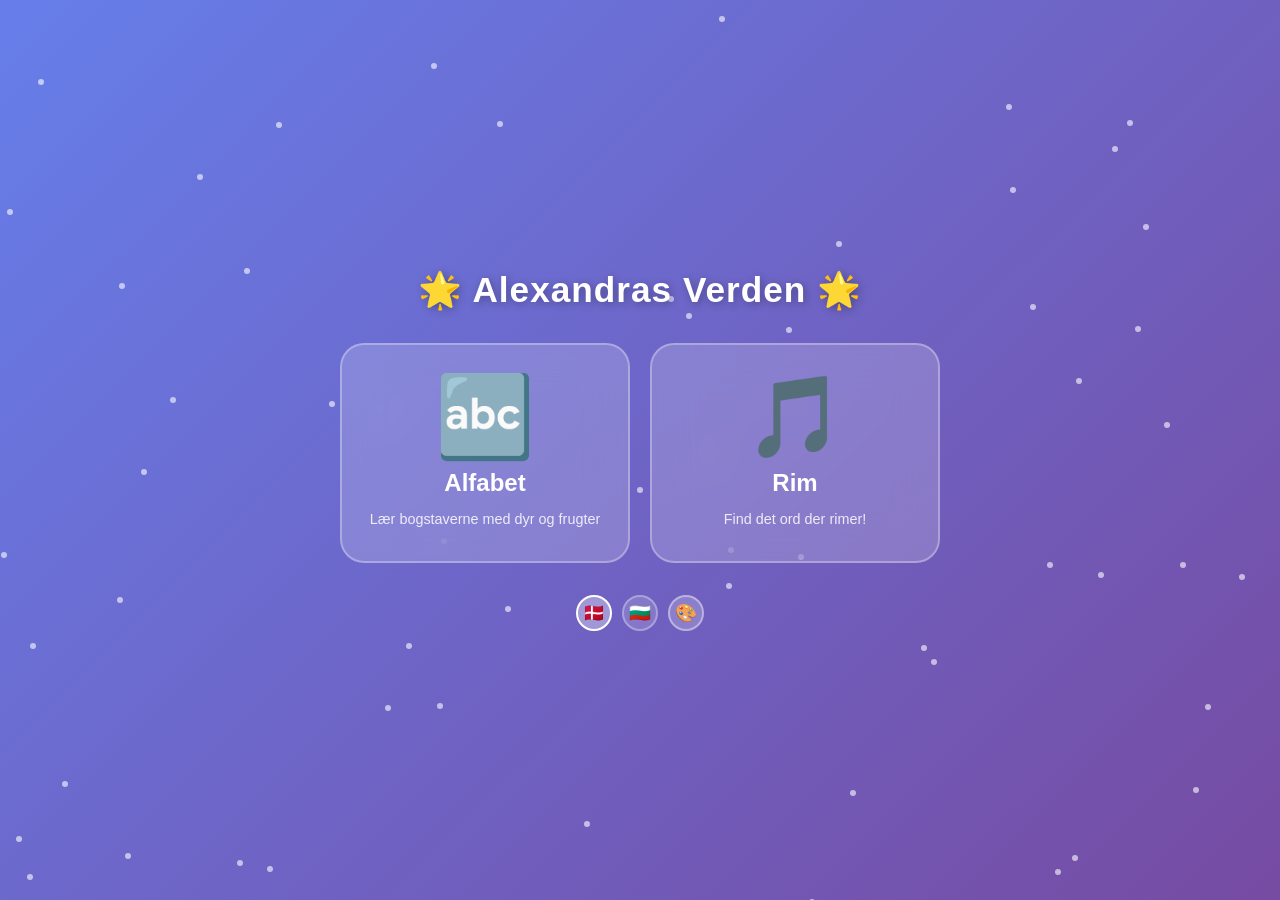
==== commit 98ab6434: "Add rhyme game and home launcher - index.html is now a launcher with cards for Alphabet and Rhyme ga" ====
--- a/index.html
+++ b/index.html
@@ -3,46 +3,189 @@
 <head>
   <meta charset="UTF-8">
   <meta name="viewport" content="width=device-width, initial-scale=1.0">
-  <title>Alexandras Alfabet Eventyr 🌟</title>
+  <title>Alexandras Verden 🌟</title>
   <link rel="stylesheet" href="style.css">
+  <style>
+    .launcher {
+      display: flex;
+      flex-direction: column;
+      align-items: center;
+      justify-content: center;
+      flex: 1;
+      gap: 32px;
+      padding: 20px;
+    }
+
+    .launcher h1 {
+      font-size: clamp(1.4rem, 5vw, 2.2rem);
+      color: #fff;
+      text-shadow: 2px 2px 8px rgba(0,0,0,0.3);
+      letter-spacing: 1px;
+      text-align: center;
+    }
+
+    .app-grid {
+      display: grid;
+      grid-template-columns: 1fr 1fr;
+      gap: 20px;
+      width: 100%;
+      max-width: 600px;
+    }
+
+    .app-card {
+      background: rgba(255,255,255,0.18);
+      backdrop-filter: blur(20px);
+      border: 2px solid rgba(255,255,255,0.3);
+      border-radius: 24px;
+      padding: 32px 20px;
+      text-align: center;
+      cursor: pointer;
+      text-decoration: none;
+      color: white;
+      transition: transform 0.2s, box-shadow 0.2s, background 0.2s;
+      display: flex;
+      flex-direction: column;
+      align-items: center;
+      gap: 12px;
+    }
+
+    .app-card:hover {
+      transform: translateY(-8px) scale(1.03);
+      box-shadow: 0 20px 40px rgba(0,0,0,0.25);
+      background: rgba(255,255,255,0.28);
+    }
+
+    .app-card:active { transform: scale(0.97); }
+
+    .app-icon  { font-size: clamp(3rem, 10vw, 5rem); line-height: 1; }
+    .app-title { font-size: clamp(1.1rem, 3vw, 1.5rem); font-weight: 800; }
+    .app-desc  { font-size: clamp(0.75rem, 2vw, 0.9rem); opacity: 0.85; line-height: 1.4; }
+
+    @media (max-width: 400px) {
+      .app-grid { grid-template-columns: 1fr; }
+    }
+  </style>
 </head>
 <body>
 
 <div class="stars" id="stars"></div>
-<div class="confetti-container" id="confetti"></div>
-<div class="milestone-overlay" id="milestone"></div>
 
 <div class="container">
-  <header>
-    <h1 id="appTitle">🌟 Alexandras Alfabet 🌟</h1>
-    <div style="display:flex;align-items:center;gap:10px;flex-shrink:0;">
-      <div class="score-bar">
-        <div class="score-chip">⭐ <span id="score">0</span> <span id="pointsLabel">point</span></div>
-        <div class="streak-stars" id="streakStars">☆☆☆☆☆</div>
-      </div>
-      <div style="display:flex;gap:6px;align-items:center;flex-shrink:0;">
-        <button class="lang-btn active" data-lang="da">🇩🇰</button>
-        <button class="lang-btn" data-lang="bg">🇧🇬</button>
-      </div>
-      <button class="theme-toggle-btn" id="themeToggle" title="Vælg farvetema">🎨</button>
+  <div class="launcher">
+    <h1 id="launcherTitle">🌟 Alexandras Verden 🌟</h1>
+
+    <div class="app-grid">
+      <a class="app-card" href="alphabet.html">
+        <div class="app-icon">🔤</div>
+        <div class="app-title" id="titleAlphabet">Alfabet</div>
+        <div class="app-desc" id="descAlphabet">Lær bogstaverne med dyr og frugter</div>
+      </a>
+      <a class="app-card" href="rhyme.html">
+        <div class="app-icon">🎵</div>
+        <div class="app-title" id="titleRhyme">Rim</div>
+        <div class="app-desc" id="descRhyme">Find det ord der rimer!</div>
+      </a>
+    </div>
+
+    <div style="display:flex;gap:10px;align-items:center;">
+      <button class="lang-btn active" data-lang="da">🇩🇰</button>
+      <button class="lang-btn" data-lang="bg">🇧🇬</button>
+      <button class="theme-toggle-btn" id="themeToggle" title="Tema">🎨</button>
       <div class="theme-popup" id="themePicker"></div>
     </div>
-  </header>
-
-  <div class="question-card">
-    <div class="letter-display" id="letterDisplay" title="Tryk for at høre bogstavet">A</div>
-    <div class="question-right">
-      <div class="question-text" id="questionText">Hvilken starter med "A"?</div>
-    </div>
-    <button class="hint-btn" id="hintBtn" onclick="playLetter()">🔊<br>Hør</button>
   </div>
-
-  <div class="choices" id="choices"></div>
-
-  <div class="feedback" id="feedback"></div>
-  <div class="alphabet-strip" id="alphabetStrip"></div>
 </div>
 
-<script src="app.js"></script>
+<script>
+  // Stars
+  const starsEl = document.getElementById('stars');
+  for (let i = 0; i < 60; i++) {
+    const s = document.createElement('div');
+    s.className = 'star';
+    s.style.left = Math.random() * 100 + 'vw';
+    s.style.top  = Math.random() * 100 + 'vh';
+    s.style.animationDelay = Math.random() * 3 + 's';
+    s.style.animationDuration = (1.5 + Math.random() * 2) + 's';
+    starsEl.appendChild(s);
+  }
+
+  // Themes
+  const THEMES = [
+    { a: '#667eea', b: '#764ba2' },
+    { a: '#f7971e', b: '#e040a0' },
+    { a: '#2193b0', b: '#6dd5ed' },
+    { a: '#11998e', b: '#38ef7d' },
+    { a: '#f953c6', b: '#b91d73' },
+  ];
+
+  function applyTheme(idx) {
+    const t = THEMES[idx];
+    document.body.style.background = `linear-gradient(135deg, ${t.a} 0%, ${t.b} 100%)`;
+    document.querySelectorAll('.theme-dot').forEach((d, i) => d.classList.toggle('active', i === idx));
+    localStorage.setItem('theme', idx);
+  }
+
+  const picker = document.getElementById('themePicker');
+  THEMES.forEach((t, i) => {
+    const dot = document.createElement('button');
+    dot.className = 'theme-dot';
+    dot.title = i;
+    dot.style.background = `linear-gradient(135deg, ${t.a}, ${t.b})`;
+    dot.addEventListener('click', () => { applyTheme(i); picker.classList.remove('open'); });
+    picker.appendChild(dot);
+  });
+  applyTheme(parseInt(localStorage.getItem('theme') || '0', 10));
+
+  const themeToggle = document.getElementById('themeToggle');
+  themeToggle.addEventListener('click', () => {
+    const isOpen = picker.classList.contains('open');
+    picker.classList.toggle('open');
+    if (!isOpen) {
+      const rect = themeToggle.getBoundingClientRect();
+      picker.style.top   = (rect.bottom + 8) + 'px';
+      picker.style.right = (window.innerWidth - rect.right) + 'px';
+    }
+  });
+  document.addEventListener('click', e => {
+    if (!themeToggle.contains(e.target) && !picker.contains(e.target))
+      picker.classList.remove('open');
+  });
+
+  // Language
+  const STRINGS = {
+    da: {
+      launcher: '🌟 Alexandras Verden 🌟',
+      titleAlphabet: 'Alfabet',
+      descAlphabet: 'Lær bogstaverne med dyr og frugter',
+      titleRhyme: 'Rim',
+      descRhyme: 'Find det ord der rimer!',
+    },
+    bg: {
+      launcher: '🌟 Светът на Александра 🌟',
+      titleAlphabet: 'Азбука',
+      descAlphabet: 'Научи буквите с животни и плодове',
+      titleRhyme: 'Рими',
+      descRhyme: 'Намери думата, която се римува!',
+    },
+  };
+
+  function setLang(code) {
+    localStorage.setItem('lang', code);
+    document.documentElement.lang = code;
+    const s = STRINGS[code];
+    document.getElementById('launcherTitle').textContent = s.launcher;
+    document.getElementById('titleAlphabet').textContent = s.titleAlphabet;
+    document.getElementById('descAlphabet').textContent  = s.descAlphabet;
+    document.getElementById('titleRhyme').textContent    = s.titleRhyme;
+    document.getElementById('descRhyme').textContent     = s.descRhyme;
+    document.querySelectorAll('.lang-btn').forEach(b =>
+      b.classList.toggle('active', b.dataset.lang === code));
+  }
+
+  document.querySelectorAll('.lang-btn').forEach(btn =>
+    btn.addEventListener('click', () => setLang(btn.dataset.lang)));
+
+  setLang(localStorage.getItem('lang') || 'da');
+</script>
 </body>
 </html>
--- a/style.css
+++ b/style.css
@@ -330,6 +330,24 @@
 
 .theme-toggle-btn:hover { background: rgba(255,255,255,0.35); }
 
+.back-btn {
+  background: rgba(255,255,255,0.2);
+  border: 2px solid rgba(255,255,255,0.4);
+  border-radius: 50%;
+  width: 36px;
+  height: 36px;
+  font-size: 1.1rem;
+  cursor: pointer;
+  display: flex;
+  align-items: center;
+  justify-content: center;
+  flex-shrink: 0;
+  text-decoration: none;
+  transition: background 0.2s;
+}
+
+.back-btn:hover { background: rgba(255,255,255,0.35); }
+
 .lang-btn {
   background: rgba(255,255,255,0.15);
   border: 2px solid rgba(255,255,255,0.3);
